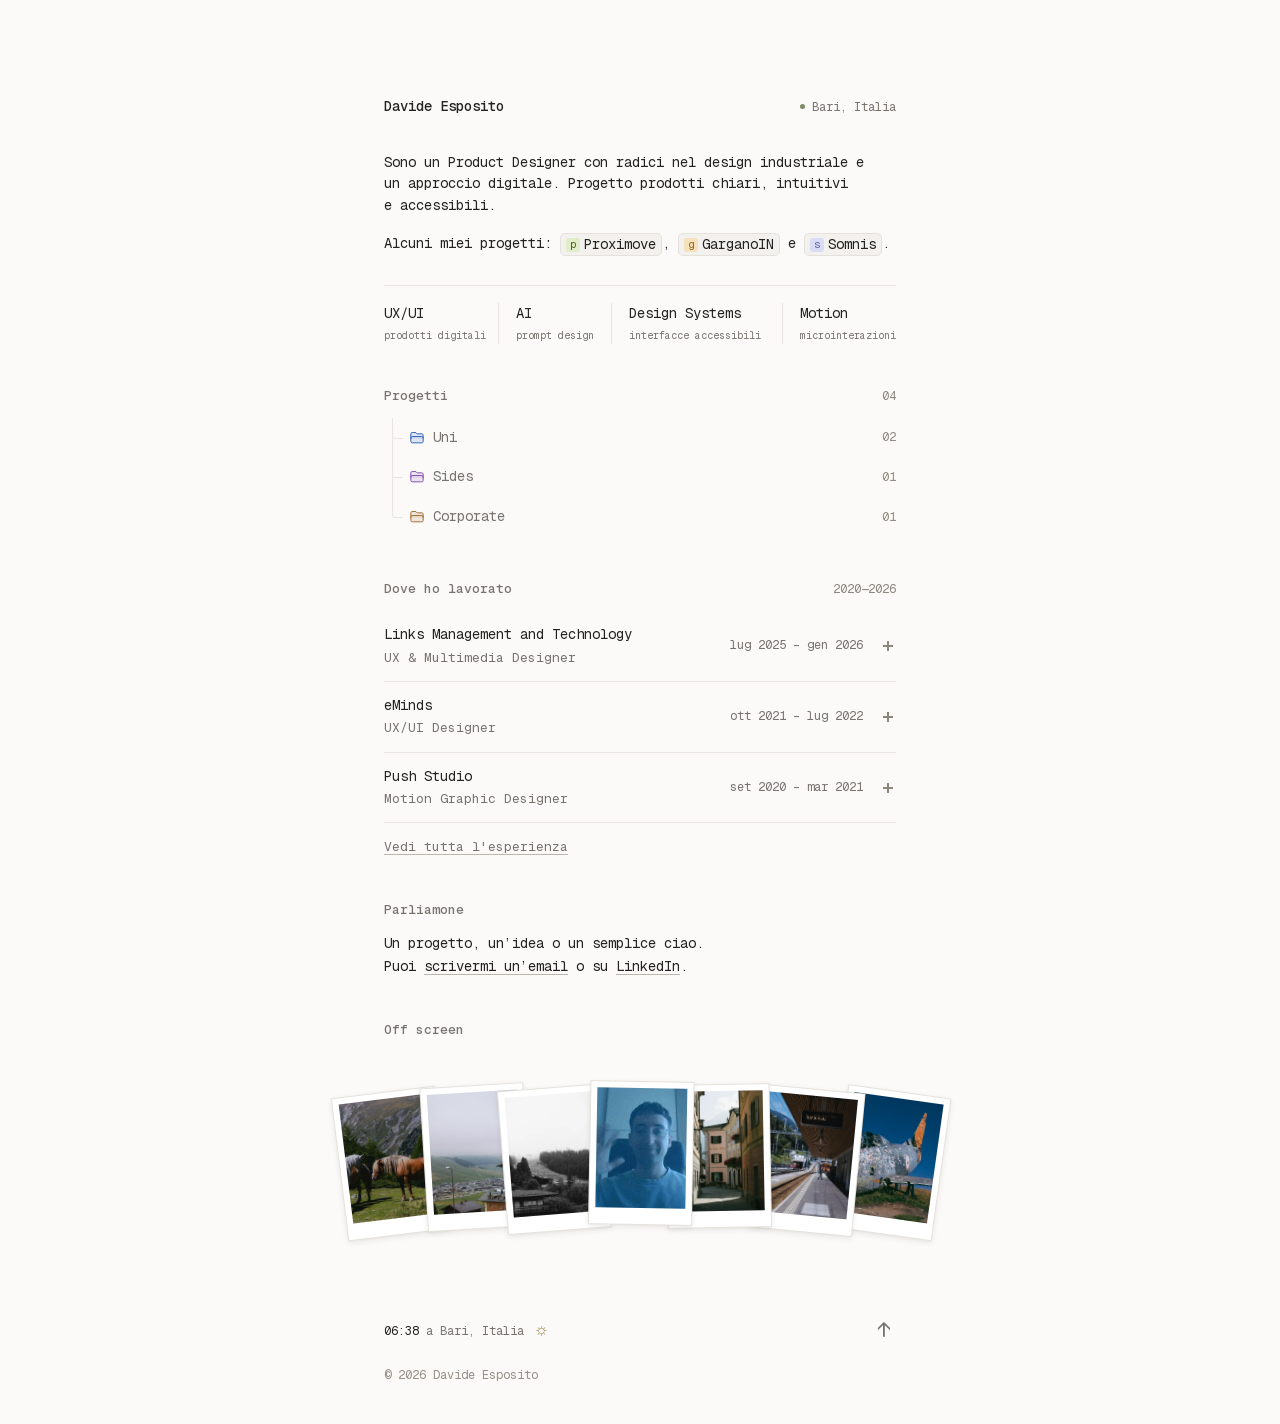
==== index.html @ 68f5bff0 "Use extensionless Proximove links on homepage" ====
<!doctype html>
<html lang="it">
<head>
  <meta charset="utf-8">
  <meta name="viewport" content="width=device-width, initial-scale=1">
  <meta name="description" content="Davide Esposito, Product Designer a Bari. Radici nel design industriale, un approccio digitale: UX, interfacce e motion design.">
  <meta name="theme-color" content="#fbfaf9">
  <title>Davide Esposito — Product Designer</title>
  <link rel="icon" href="assets/favicon.svg" type="image/svg+xml">
  <link rel="preload" href="assets/GeistMono-Latin.woff2" as="font" type="font/woff2" crossorigin>
  <link rel="preload" href="assets/thumbnails/proximove.webp" as="image" type="image/webp">
  <link rel="preload" href="assets/thumbnails/somnis.webp" as="image" type="image/webp">
  <link rel="preload" href="assets/thumbnails/garganoin.webp" as="image" type="image/webp">
  <link rel="preload" href="assets/thumbnails/lunabeigefm.webp" as="image" type="image/webp">
  <link rel="stylesheet" href="styles.css?v=accordion-4">
  <script src="script.js?v=accordion-4" defer></script>
</head>
<body>
  <a class="skip" href="#progetti">Vai ai progetti</a>
  <svg class="symbols" xmlns="http://www.w3.org/2000/svg" aria-hidden="true"><defs>
    <symbol id="arrow" viewBox="0 0 16 16"><path d="M4 12 12 4M4 4h8v8"/></symbol>
  </defs></svg>
  <main id="inizio" class="portfolio">
    <header class="intro">
      <div class="identity"><h1>Davide Esposito</h1><span class="location"><span class="dot"></span>Bari, Italia</span></div>
      <p>Sono un Product Designer con radici nel design industriale e un approccio digitale. Progetto prodotti chiari, intuitivi e accessibili.</p>
      <p>Alcuni miei progetti: <a class="chip" href="progetti/proximove" data-preview="assets/thumbnails/proximove.webp"><span class="chip-icon proximove">p</span>Proximove</a>, <a class="chip" href="https://espdav.notion.site/garganoin?source=copy_link" target="_blank" rel="noopener noreferrer" data-preview="assets/thumbnails/garganoin.webp"><span class="chip-icon gargano">g</span>GarganoIN</a> e <a class="chip" href="https://docs.google.com/presentation/d/15coe4PXOMdqPFskoL4SEWlLpk_lkNnsO_qS3sjXuTu8/preview#slide=id.ge5003a3550_0_2" target="_blank" rel="noopener noreferrer" data-preview="assets/thumbnails/somnis.webp"><span class="chip-icon somnis">s</span>Somnis</a>.</p>
      <div class="disciplines" aria-label="Aree di lavoro">
        <div><span>UX/UI</span><small>prodotti digitali</small></div>
        <div><span>AI</span><small>prompt design</small></div>
        <div><span>Design Systems</span><small>interfacce accessibili</small></div>
        <div><span>Motion</span><small>microinterazioni</small></div>
      </div>
    </header>

    <section id="progetti" aria-labelledby="project-heading">
      <div class="section-heading"><h2 id="project-heading">Progetti</h2><span class="aside">04</span></div>
      <div class="tree">
        <details class="folder blue">
          <summary><span class="v2-tree__icon" aria-hidden="true"><svg class="v2-tree__icon-closed" viewBox="0 0 24 24" aria-hidden="true"> <path d="M9.13202 3.75H4.75C3.64543 3.75 2.75 4.64543 2.75 5.75V17.25C2.75 18.3546 3.64543 19.25 4.75 19.25H19.25C20.3546 19.25 21.25 18.3546 21.25 17.25V7.75C21.25 6.64543 20.3546 5.75 19.25 5.75H12.8124C12.2915 5.75 11.7911 5.54674 11.4177 5.18345L10.5267 4.31655C10.1534 3.95326 9.65297 3.75 9.13202 3.75Z" stroke="currentColor" stroke-width="1.5" stroke-linecap="round" stroke-linejoin="round"></path> <path d="M2.75 12.75V11.75C2.75 10.6454 3.64543 9.75 4.75 9.75H19.25C20.3546 9.75 21.25 10.6454 21.25 11.75V12.75" stroke="currentColor" stroke-width="1.5" stroke-linecap="round" stroke-linejoin="round"></path> </svg><svg class="v2-tree__icon-open" viewBox="0 0 24 24" aria-hidden="true"> <path d="M4.75 3.75H8.92963C9.59834 3.75 10.2228 4.0842 10.5937 4.6406L11.7031 6.3047C11.8886 6.5829 12.2008 6.75 12.5352 6.75H18.25C19.3546 6.75 20.25 7.64543 20.25 8.75V10.75H20.6635C21.3311 10.75 21.8113 11.3917 21.6229 12.0322L19.9223 17.8143C19.6719 18.6655 18.8907 19.25 18.0035 19.25H4.32301C3.45426 19.25 2.75 18.5457 2.75 17.677V5.75C2.75 4.64543 3.64543 3.75 4.75 3.75Z" stroke="currentColor" stroke-width="1.5" stroke-linecap="round" stroke-linejoin="round"></path> <path d="M20.2493 10.75H9.49573C8.60851 10.75 7.82734 11.3345 7.577 12.1857L5.83136 18.1208C5.63446 18.7903 5.02007 19.25 4.32227 19.25" stroke="currentColor" stroke-width="1.5" stroke-linecap="round" stroke-linejoin="round"></path> </svg></span><span>Uni</span><span class="count">02</span></summary>
          <div class="children">
            <a class="project-row" href="progetti/proximove" data-preview="assets/thumbnails/proximove.webp"><span class="project-content"><span class="project-title">Proximove</span><span class="project-description">Sport e connessioni, a due passi da te.</span></span><span class="meta">Tesi</span></a>
            <a class="project-row" href="https://docs.google.com/presentation/d/15coe4PXOMdqPFskoL4SEWlLpk_lkNnsO_qS3sjXuTu8/preview#slide=id.ge5003a3550_0_2" target="_blank" rel="noopener noreferrer" data-preview="assets/thumbnails/somnis.webp"><span class="project-content"><span class="project-title">Somnis</span><span class="project-description">Abitudini migliori, un sonno alla volta.</span></span><span class="meta">App mobile</span></a>
          </div>
        </details>
        <details class="folder purple">
          <summary><span class="v2-tree__icon" aria-hidden="true"><svg class="v2-tree__icon-closed" viewBox="0 0 24 24" aria-hidden="true"> <path d="M9.13202 3.75H4.75C3.64543 3.75 2.75 4.64543 2.75 5.75V17.25C2.75 18.3546 3.64543 19.25 4.75 19.25H19.25C20.3546 19.25 21.25 18.3546 21.25 17.25V7.75C21.25 6.64543 20.3546 5.75 19.25 5.75H12.8124C12.2915 5.75 11.7911 5.54674 11.4177 5.18345L10.5267 4.31655C10.1534 3.95326 9.65297 3.75 9.13202 3.75Z" stroke="currentColor" stroke-width="1.5" stroke-linecap="round" stroke-linejoin="round"></path> <path d="M2.75 12.75V11.75C2.75 10.6454 3.64543 9.75 4.75 9.75H19.25C20.3546 9.75 21.25 10.6454 21.25 11.75V12.75" stroke="currentColor" stroke-width="1.5" stroke-linecap="round" stroke-linejoin="round"></path> </svg><svg class="v2-tree__icon-open" viewBox="0 0 24 24" aria-hidden="true"> <path d="M4.75 3.75H8.92963C9.59834 3.75 10.2228 4.0842 10.5937 4.6406L11.7031 6.3047C11.8886 6.5829 12.2008 6.75 12.5352 6.75H18.25C19.3546 6.75 20.25 7.64543 20.25 8.75V10.75H20.6635C21.3311 10.75 21.8113 11.3917 21.6229 12.0322L19.9223 17.8143C19.6719 18.6655 18.8907 19.25 18.0035 19.25H4.32301C3.45426 19.25 2.75 18.5457 2.75 17.677V5.75C2.75 4.64543 3.64543 3.75 4.75 3.75Z" stroke="currentColor" stroke-width="1.5" stroke-linecap="round" stroke-linejoin="round"></path> <path d="M20.2493 10.75H9.49573C8.60851 10.75 7.82734 11.3345 7.577 12.1857L5.83136 18.1208C5.63446 18.7903 5.02007 19.25 4.32227 19.25" stroke="currentColor" stroke-width="1.5" stroke-linecap="round" stroke-linejoin="round"></path> </svg></span><span>Sides</span><span class="count">01</span></summary>
          <div class="children"><a class="project-row" href="https://lunabeigefm.pages.dev/" target="_blank" rel="noopener noreferrer" data-preview="assets/thumbnails/lunabeigefm.webp"><span class="project-content"><span class="project-title">Lunabeige FM <span class="tag" style="--tag-color:#b45309" aria-label="New"><span class="tag__sweep" aria-hidden="true"></span><span class="tag__label">New</span></span></span><span class="project-description">Musica nonstop per creativi a lavoro.</span></span><span class="meta">Web radio</span></a></div>
        </details>
        <details class="folder ochre">
          <summary><span class="v2-tree__icon" aria-hidden="true"><svg class="v2-tree__icon-closed" viewBox="0 0 24 24" aria-hidden="true"> <path d="M9.13202 3.75H4.75C3.64543 3.75 2.75 4.64543 2.75 5.75V17.25C2.75 18.3546 3.64543 19.25 4.75 19.25H19.25C20.3546 19.25 21.25 18.3546 21.25 17.25V7.75C21.25 6.64543 20.3546 5.75 19.25 5.75H12.8124C12.2915 5.75 11.7911 5.54674 11.4177 5.18345L10.5267 4.31655C10.1534 3.95326 9.65297 3.75 9.13202 3.75Z" stroke="currentColor" stroke-width="1.5" stroke-linecap="round" stroke-linejoin="round"></path> <path d="M2.75 12.75V11.75C2.75 10.6454 3.64543 9.75 4.75 9.75H19.25C20.3546 9.75 21.25 10.6454 21.25 11.75V12.75" stroke="currentColor" stroke-width="1.5" stroke-linecap="round" stroke-linejoin="round"></path> </svg><svg class="v2-tree__icon-open" viewBox="0 0 24 24" aria-hidden="true"> <path d="M4.75 3.75H8.92963C9.59834 3.75 10.2228 4.0842 10.5937 4.6406L11.7031 6.3047C11.8886 6.5829 12.2008 6.75 12.5352 6.75H18.25C19.3546 6.75 20.25 7.64543 20.25 8.75V10.75H20.6635C21.3311 10.75 21.8113 11.3917 21.6229 12.0322L19.9223 17.8143C19.6719 18.6655 18.8907 19.25 18.0035 19.25H4.32301C3.45426 19.25 2.75 18.5457 2.75 17.677V5.75C2.75 4.64543 3.64543 3.75 4.75 3.75Z" stroke="currentColor" stroke-width="1.5" stroke-linecap="round" stroke-linejoin="round"></path> <path d="M20.2493 10.75H9.49573C8.60851 10.75 7.82734 11.3345 7.577 12.1857L5.83136 18.1208C5.63446 18.7903 5.02007 19.25 4.32227 19.25" stroke="currentColor" stroke-width="1.5" stroke-linecap="round" stroke-linejoin="round"></path> </svg></span><span>Corporate</span><span class="count">01</span></summary>
          <div class="children"><a class="project-row" href="https://espdav.notion.site/garganoin?source=copy_link" target="_blank" rel="noopener noreferrer" data-preview="assets/thumbnails/garganoin.webp"><span class="project-content"><span class="project-title">GarganoIN</span><span class="project-description">Alloggi, tour ed esperienze nel Gargano.</span></span><span class="meta">Travel</span></a></div>
        </details>
        
      </div>
    </section>

    <section aria-labelledby="experience-heading">
      <div class="section-heading"><h2 id="experience-heading">Dove ho lavorato</h2><span class="aside">2020—2026</span></div>
      <div class="experience-list">
        <details class="experience">
          <summary><span><span class="company">Links Management and Technology</span><span class="role">UX & Multimedia Designer</span></span><span class="period">lug 2025 – gen 2026 <span class="plus" aria-hidden="true"><svg viewBox="0 0 16 16" focusable="false"><path d="M3 8L13 8M8 3L8 13"/></svg></span></span></summary>
          <div class="experience-body"><p>Ho supportato il team UX nella progettazione di design system e interfacce per Pubblica Amministrazione, Finanza, Banking ed Energia.</p><p>Flussi utente, componenti e prototipi per piattaforme welfare, prestiti e gestione dei mutui. Ho inoltre contribuito alla ricerca per il sito corporate e alle attività di grafica e motion design.</p></div>
        </details>
        <details class="experience">
          <summary><span><span class="company">eMinds</span><span class="role">UX/UI Designer</span></span><span class="period">ott 2021 – lug 2022 <span class="plus" aria-hidden="true"><svg viewBox="0 0 16 16" focusable="false"><path d="M3 8L13 8M8 3L8 13"/></svg></span></span></summary>
          <div class="experience-body"><p>Ho riprogettato e prototipato un itinerary builder per la creazione di tour personalizzati, lavorando su flussi utente e mockup responsivi insieme a CEO e PM.</p><p>Ho contribuito all’ideazione di un assistente email basato su AI e NLP per semplificare le richieste e le prenotazioni di viaggi aziendali.</p></div>
        </details>
        <details class="experience">
          <summary><span><span class="company">Push Studio</span><span class="role">Motion Graphic Designer</span></span><span class="period">set 2020 – mar 2021 <span class="plus" aria-hidden="true"><svg viewBox="0 0 16 16" focusable="false"><path d="M3 8L13 8M8 3L8 13"/></svg></span></span></summary>
          <div class="experience-body"><p>Ho realizzato 11 video e 20 motion graphics per campagne pubblicitarie web di 21 aziende e attività commerciali.</p></div>
        </details>
      </div>
      <a class="text-link experience-link" href="https://www.linkedin.com/in/espdav/" target="_blank" rel="noopener noreferrer">Vedi tutta l'esperienza</a>
    </section>


    <section class="connect" aria-labelledby="connect-heading">
      <h2 id="connect-heading">Parliamone</h2>
      <p>Un progetto, un’idea o un semplice ciao.<br>Puoi <a class="text-link" href="mailto:espdavv@gmail.com">scrivermi un’email</a> o su <a class="text-link" href="https://www.linkedin.com/in/espdav/" target="_blank" rel="noopener noreferrer">LinkedIn</a>.</p>
      <button class="copy-email" type="button" hidden data-email="espdavv@gmail.com"> </button>
      <span class="sr-only" id="copy-status" role="status"></span>
    </section>

    <section class="offscreen" aria-labelledby="offscreen-heading">
      <h2 id="offscreen-heading">Off screen</h2>
      <div class="shelf">
        <a draggable="false" class="paper paper-photo" data-full-src="assets/postcards/DSC_0083-large.webp" href="assets/DSC_0083.png" aria-label="Apri foto: Cavalli al pascolo in montagna"><span class="paper-art"><img draggable="false" src="assets/postcards/DSC_0083.webp" width="600" height="600" alt="Cavalli al pascolo in montagna" loading="lazy" decoding="async"></span><span class="photo-label" aria-hidden="true">Cavalli al pascolo in montagna</span></a>
        <a draggable="false" class="paper paper-photo" data-full-src="assets/postcards/DSC_0234-large.webp" href="assets/DSC_0234.png" aria-label="Apri foto: Una valle tra le nuvole"><span class="paper-art"><img draggable="false" src="assets/postcards/DSC_0234.webp" width="600" height="600" alt="Una valle tra le nuvole" loading="lazy" decoding="async"></span><span class="photo-label" aria-hidden="true">Una valle tra le nuvole</span></a>
        <a draggable="false" class="paper paper-photo" data-full-src="assets/postcards/DSC_0235-large.webp" href="assets/DSC_0235.png" aria-label="Apri foto: Il bosco in bianco e nero"><span class="paper-art"><img draggable="false" src="assets/postcards/DSC_0235.webp" width="600" height="600" alt="Il bosco in bianco e nero" loading="lazy" decoding="async"></span><span class="photo-label" aria-hidden="true">Il bosco in bianco e nero</span></a>
        <button class="paper paper-motion" type="button" id="motion-open" aria-label="Apri animazione: Eccomi!" hidden><span class="paper-art motion-art"><img draggable="false" src="assets/motion.gif" width="426" height="240" alt="Animazione presente nel portfolio originale" loading="lazy"></span><span class="photo-label" aria-hidden="true">Eccomi!</span></button>
        <a draggable="false" class="paper paper-photo" data-full-src="assets/postcards/DSC_0304-2-large.webp" href="assets/DSC_0304-2.png" aria-label="Apri foto: Tra le vie di un borgo"><span class="paper-art"><img draggable="false" src="assets/postcards/DSC_0304-2.webp" width="600" height="600" alt="Tra le vie di un borgo" loading="lazy" decoding="async"></span><span class="photo-label" aria-hidden="true">Tra le vie di un borgo</span></a>
        <a draggable="false" class="paper paper-photo" data-full-src="assets/postcards/DSC_0306-large.webp" href="assets/DSC_0306.png" aria-label="Apri foto: In partenza da St. Moritz"><span class="paper-art"><img draggable="false" src="assets/postcards/DSC_0306.webp" width="600" height="600" alt="In partenza da St. Moritz" loading="lazy" decoding="async"></span><span class="photo-label" aria-hidden="true">In partenza da St. Moritz</span></a>
        <a draggable="false" class="paper paper-photo" data-full-src="assets/postcards/DSC_0374-large.webp" href="assets/DSC_0374.png" aria-label="Apri foto: Un aereo sotto il cielo blu"><span class="paper-art"><img draggable="false" src="assets/postcards/DSC_0374.webp" width="600" height="600" alt="Un aereo sotto il cielo blu" loading="lazy" decoding="async"></span><span class="photo-label" aria-hidden="true">Un aereo sotto il cielo blu</span></a>
      </div>
    </section>
    <footer><span><time id="local-time">—:—</time> a Bari, Italia <span class="footer-sun" aria-hidden="true">☼</span></span><a href="#inizio" aria-label="Torna all’inizio">↑</a><span class="copyright">© <span id="year">2026</span> Davide Esposito</span></footer>
  </main>
  <dialog id="motion-dialog" aria-labelledby="motion-title">
    <div class="dialog-top"><h2 id="motion-title">Eccomi!</h2><button type="button" id="motion-close" aria-label="Chiudi immagine"><img src="assets/close_25dp_FFF_FILL0_wght400_GRAD0_opsz24.svg" width="24" height="24" alt="" draggable="false"></button></div>
    <div class="gallery-stage">
      <img draggable="false" id="gallery-image" src="assets/motion.gif" width="426" height="240" alt="Animazione dal portfolio di Davide Esposito">
    </div>
    <div class="gallery-controls">
      <button class="gallery-nav gallery-prev" type="button" aria-label="Immagine precedente" aria-controls="gallery-image"><svg viewBox="0 0 24 24" aria-hidden="true"><path d="m14 6-6 6 6 6"/></svg></button>
      <span class="gallery-position" role="status" aria-live="polite" aria-atomic="true">4 / 7</span>
      <button class="gallery-nav gallery-next" type="button" aria-label="Immagine successiva" aria-controls="gallery-image"><svg viewBox="0 0 24 24" aria-hidden="true"><path d="m10 6 6 6-6 6"/></svg></button>
    </div>
  </dialog>
</body>
</html>
---- styles.css ----
@font-face{font-family:GeistMono;src:url('assets/GeistMono-Latin.woff2') format('woff2');font-style:normal;font-weight:100 900;font-display:swap}
body{overflow-x:clip}
:root{--paper:#fbfaf9;--ink:#242321;--muted:#77746e;--line:#e9e6e1;--blue:#3568bd;--ease:cubic-bezier(.16,1,.3,1);font-family:GeistMono,ui-monospace,monospace;color:var(--ink);background:var(--paper);font-synthesis:none;scroll-behavior:smooth}
*{box-sizing:border-box}body{margin:0;font-size:14px;line-height:1.55;-webkit-font-smoothing:antialiased}::selection{background:#e4eacd}a{color:inherit;text-decoration:none}button{font:inherit;color:inherit}button,a,summary{-webkit-tap-highlight-color:transparent}button{cursor:pointer}a:focus-visible,button:focus-visible,summary:focus-visible{outline:2px solid var(--blue);outline-offset:5px;border-radius:3px}h1,h2,p{margin:0}h1{font-size:14px;font-weight:500}h2{font-size:13px;font-weight:500;color:var(--muted)}svg{width:16px;height:16px;fill:none;stroke:currentColor;stroke-width:1.25;stroke-linecap:round;stroke-linejoin:round}.symbols{position:absolute;width:0;height:0;overflow:hidden}.portfolio{max-width:560px;padding:96px 24px 40px;margin:0 auto}.portfolio>section{margin-top:42px;scroll-margin-top:32px}.intro,.portfolio>section,footer{animation:arrive .6s var(--ease) backwards}.portfolio>section:nth-of-type(1){animation-delay:70ms}.portfolio>section:nth-of-type(2){animation-delay:130ms}.portfolio>section:nth-of-type(3){animation-delay:190ms}.portfolio>section:nth-of-type(4){animation-delay:250ms}.identity{display:flex;align-items:center;justify-content:space-between;gap:16px;margin-bottom:34px}.location{font-size:12px;color:var(--muted);display:flex;gap:7px;align-items:center}.dot{height:5px;width:5px;border-radius:50%;background:#7c8d62}.intro p{margin-bottom:16px;text-wrap:pretty}.chip{display:inline-flex;align-items:center;gap:4px;background:#f3f1ed;border:1px solid #e5e2dc;border-radius:5px;padding:1px 5px;line-height:1.4;white-space:nowrap;transition:border-color .2s,transform .2s}.chip:hover{border-color:#aaa69e;transform:translateY(-1px)}.chip-icon{height:14px;width:14px;border-radius:3px;font-size:11px;display:inline-grid;place-items:center;line-height:1}.proximove{background:#e1ecc8;color:#4e671b}.gargano{background:#f6e1bd;color:#9c651b}.somnis{background:#dadcf6;color:#6566a1}.disciplines{display:grid;grid-template-columns:1fr 1fr 1.5fr 1fr;border-top:1px solid var(--line);padding-top:17px;margin-top:29px}.disciplines>div{padding-left:17px;border-left:1px solid var(--line)}.disciplines>div:first-child{padding-left:0;border:0}.disciplines span{font-size:14px}.disciplines small{display:block;color:var(--muted);font-size:10px;margin-top:3px}.section-heading{display:flex;align-items:baseline;justify-content:space-between;margin-bottom:12px}.aside{font-size:12px;color:#8b877f}.tree{padding-left:25px}.folder{position:relative;--accent:var(--blue);--guide:#dfe6ed}.folder.ochre{--accent:#a57138;--guide:#e9e0d5}.folder:before,.folder:not(:last-child):after{content:'';position:absolute;left:-17px;border-left:1px solid var(--line)}.folder:before{top:0;height:20px;width:10px;border-bottom:1px solid var(--line);border-bottom-left-radius:3px}.folder:not(:last-child):after{top:20px;bottom:0}summary{list-style:none;cursor:pointer}summary::-webkit-details-marker{display:none}.folder>summary{display:flex;align-items:center;gap:8px;padding:9px 0;color:var(--muted);transition:color .2s}.folder:is([data-expanded="true"],[open]:not([data-expanded="false"]))>summary,.folder>summary:hover{color:var(--accent)}.count{font-size:12px;color:#908b82;margin-left:auto}.children{padding:0 0 9px 25px}.project-row{position:relative;display:flex;align-items:flex-start;justify-content:space-between;gap:10px;padding:8px 0;transition:opacity .2s}.project-row:before,.project-row:not(:last-child):after{position:absolute;content:'';left:-17px;border-left:1px solid var(--guide)}.project-row:before{height:19px;top:0;width:10px;border-bottom:1px solid var(--guide);border-bottom-left-radius:3px}.project-row:not(:last-child):after{top:19px;bottom:0}.project-content{min-width:0}.project-title{display:flex;align-items:center;gap:6px;transition:color .2s}.project-description{display:block;color:var(--muted);font-size:11px;margin-top:3px;line-height:1.5}.meta{color:var(--muted);font-size:10px;white-space:nowrap;padding-top:3px}.meta:before{content:'// ';color:#a59f94}.project-row:hover .project-title{color:var(--accent);transform:translateX(3px)}.experience-list{margin-top:5px}.experience{border-bottom:1px solid var(--line)}.experience summary{display:flex;align-items:center;justify-content:space-between;gap:18px;padding:13px 0}.company{display:block;font-size:14px}.role{display:block;color:var(--muted);font-size:13px;margin-top:2px}.period{font-size:12px;white-space:nowrap;color:var(--muted)}.plus{display:inline-block;width:16px;height:16px;margin-left:10px;line-height:0;vertical-align:middle;color:#8b877f}.plus svg{display:block;width:16px;height:16px;stroke-width:2;stroke-linecap:butt;stroke-linejoin:miter}.experience summary:hover .company{color:var(--blue)}.experience-body{padding:1px 20px 14px 0;font-size:14px;color:#615d57}.experience-body p{margin:0 0 10px}.text-link{text-decoration:underline;text-decoration-color:#bbb6ac;text-underline-offset:3px;text-decoration-thickness:1px;transition:color .2s}.text-link:hover{color:var(--blue);text-decoration-color:var(--blue)}.experience-link{display:inline-block;margin-top:14px;font-size:13px;color:var(--muted)}.certification{margin-top:15px;font-size:12px}.certification small{display:block;color:var(--muted);font-size:10px;margin-top:3px}.muted{color:var(--muted)}.connect p{margin-top:12px;line-height:1.65}.copy-email{display:inline-flex;align-items:center;gap:6px;padding:0;border:0;background:none;font-size:10px;color:var(--muted);margin-top:13px}.copy-email:hover{color:var(--ink)}.copy-email svg{width:12px;height:12px}.copy-email[hidden],.paper[hidden]{display:none}.offscreen>p{font-size:11px;margin-top:8px}.shelf{display:flex;justify-content:center;padding:28px 8px 7px;gap:0}.paper{position:relative;display:block;width:154px;flex:0 1 154px;padding:6px 6px 8px;border:1px solid #e5e2dc;background:#fff;box-shadow:0 2px 6px #28201813,0 1px 2px #2820180a;transform:rotate(var(--rotate));transition:transform .35s var(--ease),box-shadow .35s var(--ease);text-align:left}.paper+.paper{margin-left:-12px}.paper-motion{--rotate:9deg;z-index:1}.paper:hover,.paper:focus-visible{transform:translateY(-10px) rotate(0);box-shadow:0 8px 20px #2820181a;z-index:4}.paper-art{display:block;position:relative;width:100%;height:140px;overflow:hidden}.paper-caption{display:block;text-align:center;font-size:9px;margin-top:8px;color:#706a60;white-space:nowrap}.motion-art{background:#efeaf1}.motion-art img{width:100%;height:100%;object-fit:cover}footer{margin-top:51px;color:var(--muted);font-size:12px;display:flex;justify-content:space-between;flex-wrap:wrap;gap:14px;align-items:center}footer time{color:var(--ink);font-variant-numeric:tabular-nums}footer>a{padding:6px;font-size:22px}.footer-sun{color:#aa915c;margin-left:5px;font-size:18px}.copyright{width:100%;font-size:12px;color:#969087}dialog{width:min(520px,calc(100% - 32px));padding:18px;border:1px solid var(--line);background:var(--paper);border-radius:6px;box-shadow:0 20px 80px #0002}dialog::backdrop{background:#24232166;backdrop-filter:blur(5px)}.dialog-top{display:flex;justify-content:space-between;align-items:center;margin-bottom:14px}.dialog-top button{border:0;background:none;font-size:25px;line-height:1;padding:6px}dialog img{display:block;width:100%;height:auto;border-radius:3px}.skip{position:fixed;top:12px;left:12px;padding:10px;background:var(--paper);z-index:10;transform:translateY(-200%)}.skip:focus{transform:translateY(0)}.sr-only{position:absolute;width:1px;height:1px;padding:0;margin:-1px;overflow:hidden;clip:rect(0,0,0,0);white-space:nowrap;border:0}
@keyframes arrive{from{opacity:0;transform:translateY(6px)}to{opacity:1;transform:none}}

@media(max-width:540px){.portfolio{padding-top:48px}.identity{margin-bottom:28px}.disciplines>div{padding-left:11px}.disciplines span{font-size:12px}.disciplines small{font-size:9px}.meta{display:none}.experience summary{gap:10px}.company{font-size:12px}.period{font-size:9px}.plus{margin-left:4px}.paper-art{height:125px}.paper-caption{font-size:8px}.portfolio>section{margin-top:35px}}
@media(max-width:360px){.portfolio{padding-inline:20px}.location{font-size:9px}.identity{gap:8px}.disciplines{grid-template-columns:1fr 1.25fr 1fr}.disciplines>div{padding-left:8px}.disciplines span{font-size:11px}.disciplines small{font-size:8px}.period{font-size:8px}.paper-art{height:112px}.paper-caption{font-size:7px}}
@media(prefers-reduced-motion:reduce){:root{scroll-behavior:auto}*,*::before,*::after{animation:none!important;transition:none!important}.paper:hover{transform:rotate(0)}}

/* Folder shapes and transition timings from the saved Daniel White reference. */
.folder.purple{--accent:#8654b5;--guide:#e6dced}
.v2-tree__icon{position:relative;flex:none;width:16px;height:16px;color:var(--accent)}
.v2-tree__icon svg{position:absolute;inset:0;width:100%;height:100%;fill:currentColor;fill-opacity:.14;transition:fill-opacity .24s cubic-bezier(.23,1,.32,1)}
.folder:is([data-expanded="true"],[open]:not([data-expanded="false"])) .v2-tree__icon svg,.folder>summary:hover .v2-tree__icon svg{fill-opacity:.24}
.v2-tree__icon-open,.folder:is([data-expanded="true"],[open]:not([data-expanded="false"])) .v2-tree__icon-closed{opacity:0}
.folder:is([data-expanded="true"],[open]:not([data-expanded="false"])) .v2-tree__icon-open{opacity:1;transform:none}
/* Height is animated in JavaScript; native details remain usable without it. */
.experience.is-animating{overflow:hidden}
/* Keep the outer tree connectors visible while clipping sliding content vertically. */
.folder.is-animating{clip-path:inset(0 -25px)}

/* A shallow, slightly irregular fan extending beyond the text column. */
.shelf{width:calc(100% + 112px);margin-left:-56px;padding:42px 0 28px}
.shelf .paper{will-change:transform;flex:0 0 104px;width:104px;padding:6px 6px 16px;transform:translateY(var(--lift)) rotate(var(--rotate));transform-origin:bottom center;z-index:var(--layer)}
.shelf .paper:nth-child(1){--rotate:-7deg;--lift:8px;--layer:1}
.shelf .paper:nth-child(2){--rotate:-3.5deg;--lift:2px;--layer:2}
.shelf .paper:nth-child(3){--rotate:-4.5deg;--lift:4px;--layer:3}
.shelf .paper:nth-child(4){--rotate:1deg;--lift:-2px;--layer:4}
.shelf .paper:nth-child(5){--rotate:-1deg;--lift:1px;--layer:3}
.shelf .paper:nth-child(6){--rotate:5.5deg;--lift:5px;--layer:2}
.shelf .paper:nth-child(7){--rotate:8deg;--lift:7px;--layer:1}
.shelf .paper+.paper{margin-left:-24px}
.shelf .paper-art{height:120px;background:#edeae5}
.shelf .paper-art img{display:block;width:100%;height:100%;object-fit:cover}
.shelf .paper:focus-visible{z-index:20}
.shelf .paper:hover{transform:translateY(-14px) rotate(0);z-index:30}
.photo-label{position:absolute;bottom:calc(100% + 10px);left:50%;transform:translate(-50%,4px);padding:5px 8px;border:1px solid var(--line);border-radius:6px;background:var(--paper);box-shadow:0 2px 6px #28201813;font-size:10px;white-space:nowrap;opacity:0;pointer-events:none;transition:opacity .2s,transform .25s var(--ease)}
.paper:hover .photo-label,.paper:focus-visible .photo-label{opacity:1;transform:translate(-50%,0)}
.typewriter-word{white-space:nowrap}
.paper:is(:hover,:focus-visible) .typewriter-char,dialog[open] .typewriter-char{animation:type-character 1ms steps(1,end) calc(var(--char-index) * 28ms) both}
@keyframes type-character{from{visibility:hidden}to{visibility:visible}}
#motion-dialog{max-height:calc(100svh - 32px);overflow:auto}
#motion-dialog .dialog-top{gap:16px;align-items:flex-start}
#motion-dialog .dialog-top h2{padding-top:6px;line-height:1.5}
/* The SVG has 5px of internal whitespace on the right: compensate optically. */
#motion-close{flex:none;display:grid;place-items:center;padding:6px 0;margin-right:-5px}
#motion-close img{width:24px;height:24px;filter:brightness(0);border-radius:0;pointer-events:none;user-select:none;-webkit-user-drag:none}
.gallery-stage{position:relative;height:min(62svh,560px);overflow:hidden;border-radius:3px;background:#f2f0ec}
.gallery-stage>img{display:block;width:100%;height:100%;object-fit:contain}
.gallery-stage>.gallery-outgoing{position:absolute;inset:0;pointer-events:none}
.gallery-controls{display:grid;grid-template-columns:40px 1fr 40px;align-items:center;padding:8px 8px 0;gap:12px;user-select:none;-webkit-user-select:none}
.gallery-nav{display:grid;place-items:center;width:40px;height:36px;padding:0;border:0;background:transparent;color:var(--muted);transition:color .2s,transform .2s var(--ease)}
.gallery-nav svg{width:16px;height:16px;stroke-width:1.5}
.gallery-nav:hover{color:var(--ink)}
.gallery-prev:hover{transform:translateX(-2px)}
.gallery-next:hover{transform:translateX(2px)}
.gallery-nav:active{transform:scale(.9)}
.gallery-nav:focus-visible{outline-offset:1px;border-radius:3px}
.gallery-position{text-align:center;color:var(--muted);font-size:11px;font-variant-numeric:tabular-nums}
.paper,.paper *,.gallery-stage,.gallery-stage *,.folder>summary,.folder>summary *{-webkit-user-select:none;user-select:none}
.paper,.paper img,.gallery-stage img{-webkit-user-drag:none}
.paper img,.gallery-stage img{pointer-events:none}
.project-title:has(.tag){gap:0}
.experience summary>span:first-child{min-width:0}
.experience .period{flex:none}
@media(max-width:700px){
  .shelf{width:calc(100% + 32px);margin-left:-16px}
  .shelf .paper{flex-basis:96px;width:96px}
  .shelf .paper+.paper{margin-left:-31px}
  .paper:first-child .photo-label{left:0;transform:translateY(4px)}
  .paper:first-child:hover .photo-label,.paper:first-child:focus-visible .photo-label{transform:translateY(0)}
  .paper:last-child .photo-label{left:auto;right:6px;transform:translateY(4px)}
  .paper:last-child:hover .photo-label,.paper:last-child:focus-visible .photo-label{transform:translateY(0)}
}
@media(max-width:540px){
  .shelf .paper{flex-basis:78px;width:78px;padding:5px 5px 12px}
  .shelf .paper+.paper{margin-left:-35px}
  .shelf .paper-art{height:90px}
  .photo-label{max-width:155px;white-space:normal;text-align:center;line-height:1.3}
  .paper:first-child .photo-label{left:0;transform:translateY(4px)}
  .paper:first-child:hover .photo-label,.paper:first-child:focus-visible .photo-label{transform:translateY(0)}
  .paper:last-child .photo-label{left:auto;right:6px;transform:translateY(4px)}
  .paper:last-child:hover .photo-label,.paper:last-child:focus-visible .photo-label{transform:translateY(0)}
}
@media(max-width:400px){.shelf .paper+.paper{margin-left:-38px}}
@media(max-width:360px){
  .shelf .paper{flex-basis:72px;width:72px}
  .shelf .paper+.paper{margin-left:-37px}
  .shelf .paper-art{height:80px}
}
@media(prefers-reduced-motion:reduce){.shelf .paper:hover,.shelf .paper:focus-visible{transform:rotate(0)}}

/* Original New badge from the saved Daniel White reference. */
.tag{--tag-radius: .3em;position:relative;display:inline-flex;align-items:center;margin-left:.5rem;padding:.08em .4em .1em;color:var(--tag-color);font-size:.765625rem;font-weight:560;letter-spacing:.01em;vertical-align:middle;border-radius:var(--tag-radius);background:transparent}.tag__sweep{position:absolute;inset:0;background:color-mix(in srgb,var(--tag-color) 16%,transparent);border-radius:inherit;transform:scaleX(0);transform-origin:left center;animation:tagSweep .42s cubic-bezier(.16,1,.3,1) .6s forwards}@keyframes tagSweep{to{transform:scaleX(1)}}.tag__label{position:relative;z-index:1;opacity:0;animation:tagLabel .3s ease-out .7s forwards}@keyframes tagLabel{to{opacity:1}}.tag__dot{position:relative;z-index:1;width:.4em;height:.4em;margin-right:.32em;border-radius:50%;background:currentColor;opacity:0;animation:tagLabel .3s ease-out .7s forwards,tagPulse 1.8s ease-out 1.1s infinite}@keyframes tagPulse{0%{box-shadow:0 0 color-mix(in srgb,var(--tag-color) 45%,transparent)}70%{box-shadow:0 0 0 .35em color-mix(in srgb,var(--tag-color) 0%,transparent)}to{box-shadow:0 0 color-mix(in srgb,var(--tag-color) 0%,transparent)}}@media(prefers-reduced-motion:reduce){.tag__sweep{animation:none;transform:scaleX(1)}.tag__label,.tag__dot{animation:none;opacity:1}}
/* Project page — existing type, spacing, borders and breakpoints; only the requested accent is new. */
.project-page{--project-accent:#ff3737;--accent:var(--ink);--guide:var(--line);--muted:#615d57}
.project-page .identity{flex-wrap:wrap}
.project-page .section-heading{gap:12px}
.project-page .project-heading{color:var(--project-accent)}
.project-page .aside,.project-page .copyright,.project-page .meta:before{color:var(--muted)}
.project-page .project-copy p{margin-bottom:16px;text-wrap:pretty}
.project-page .project-highlight{border-left:2px solid var(--project-accent);padding-left:17px}
.project-page .project-sheet{grid-template-columns:1fr;gap:17px;border-top:0;padding-top:0}
.project-page .project-sheet>div{min-width:0;padding-left:0;border-left:0}
.project-page .project-sheet h3{font-size:14px;font-weight:500;line-height:inherit;margin:0 0 12px}
.project-page .project-sheet p{margin-bottom:16px;text-wrap:pretty}
.project-page .project-sheet p:last-child{margin-bottom:0}
.project-page .project-resources{grid-column:1 / -1;border-top:1px solid var(--line);padding-top:17px}
.project-page .project-embed{display:block;width:100%;height:auto;aspect-ratio:16 / 9;border:1px solid var(--line);border-radius:6px;background:var(--paper)}
.project-page .project-image{display:block;width:100%;height:auto;border-radius:3px}
.project-page .project-resource{margin-top:14px;font-size:13px}
.project-page .project-findings{display:grid;grid-template-columns:1fr;gap:17px;list-style:none;padding:0;margin:29px 0}
.project-page .project-findings li{min-width:0}
.project-page .project-finding-number{display:block;font-size:25px;line-height:1.4;color:var(--project-accent);margin-bottom:8px}
.project-page .project-findings p{font-size:13px;color:var(--muted)}
.project-page .project-solution{display:grid;grid-template-columns:1fr;gap:18px;align-items:center}
.project-page .project-actions{display:grid;grid-template-columns:minmax(0,1fr) minmax(0,1fr);gap:8px}
.project-page .project-actions .chip{justify-content:center;text-align:center;white-space:normal;padding:8px 12px;font-size:13px}
.project-page .project-back{margin-top:42px}
@media(max-width:540px){.project-page .project-back{margin-top:35px}}
@media(min-width:541px){
  .project-page .project-sheet{grid-template-columns:1fr 1fr;column-gap:0}
  .project-page .project-sheet>div:first-child{padding-right:17px}
  .project-page .project-sheet>div:nth-child(2){position:relative;padding-left:17px}
  .project-page .project-sheet>div:nth-child(2)::before{content:"";position:absolute;left:-.5px;top:0;bottom:0;width:1px;background:var(--line)}
  .project-page .project-findings{grid-template-columns:1fr 1fr 1fr}
  .project-page .project-solution{grid-template-columns:1fr 1.5fr}
}

/* Shared motion — slower settling, with the existing ease and reduced-motion opt-out. */
@media(prefers-reduced-motion:no-preference){
  .chip{transition:border-color .35s var(--ease),transform .5s var(--ease)}
  .folder>summary,.text-link{transition:color .35s var(--ease),text-decoration-color .35s var(--ease)}
  .project-title{transition:transform .5s var(--ease),color .35s var(--ease)}
  .v2-tree__icon svg{transition:fill-opacity .35s var(--ease)}
  .gallery-nav{transition:color .35s var(--ease),transform .35s var(--ease)}
}
@media(max-width:700px) and (pointer:coarse){.gallery-stage{touch-action:pan-y pinch-zoom}}

/* Homepage project previews. Actual available space is measured against .portfolio. */
.project-preview{position:fixed;top:0;left:0;width:240px;aspect-ratio:8 / 5;z-index:10;pointer-events:none;opacity:0;transform:translateY(var(--preview-entry,16px));transition:opacity .5s var(--ease),transform .6s var(--ease),top .6s var(--ease);border:1px solid var(--line);border-radius:6px;background:var(--paper);box-shadow:0 2px 6px #28201813,0 1px 2px #2820180a;overflow:hidden}
.project-preview[data-visible=true]{opacity:1;transform:none}
.project-preview[hidden]{display:none}
.project-preview img{position:absolute;inset:0;width:100%;height:100%;object-fit:cover;user-select:none;-webkit-user-drag:none}
@media(hover:none),(pointer:coarse),(prefers-reduced-motion:reduce){.project-preview{display:none}}

/* No opacity interpolation before the character-by-character reveal. */
.shelf .photo-label{display:none;opacity:1;transition:none}
.shelf .paper:is(:hover,:focus-visible) .photo-label{display:block}
@media(prefers-reduced-motion:reduce){.shelf .paper{will-change:auto}}

/* Homepage project categories follow the folder accent, including the // prefix. */
#progetti .project-row:is(:hover,:focus-visible) .meta,
#progetti .project-row:is(:hover,:focus-visible) .meta::before{color:var(--accent)}
@media(prefers-reduced-motion:no-preference){
  #progetti .meta,#progetti .meta::before{transition:color .35s var(--ease)}
}
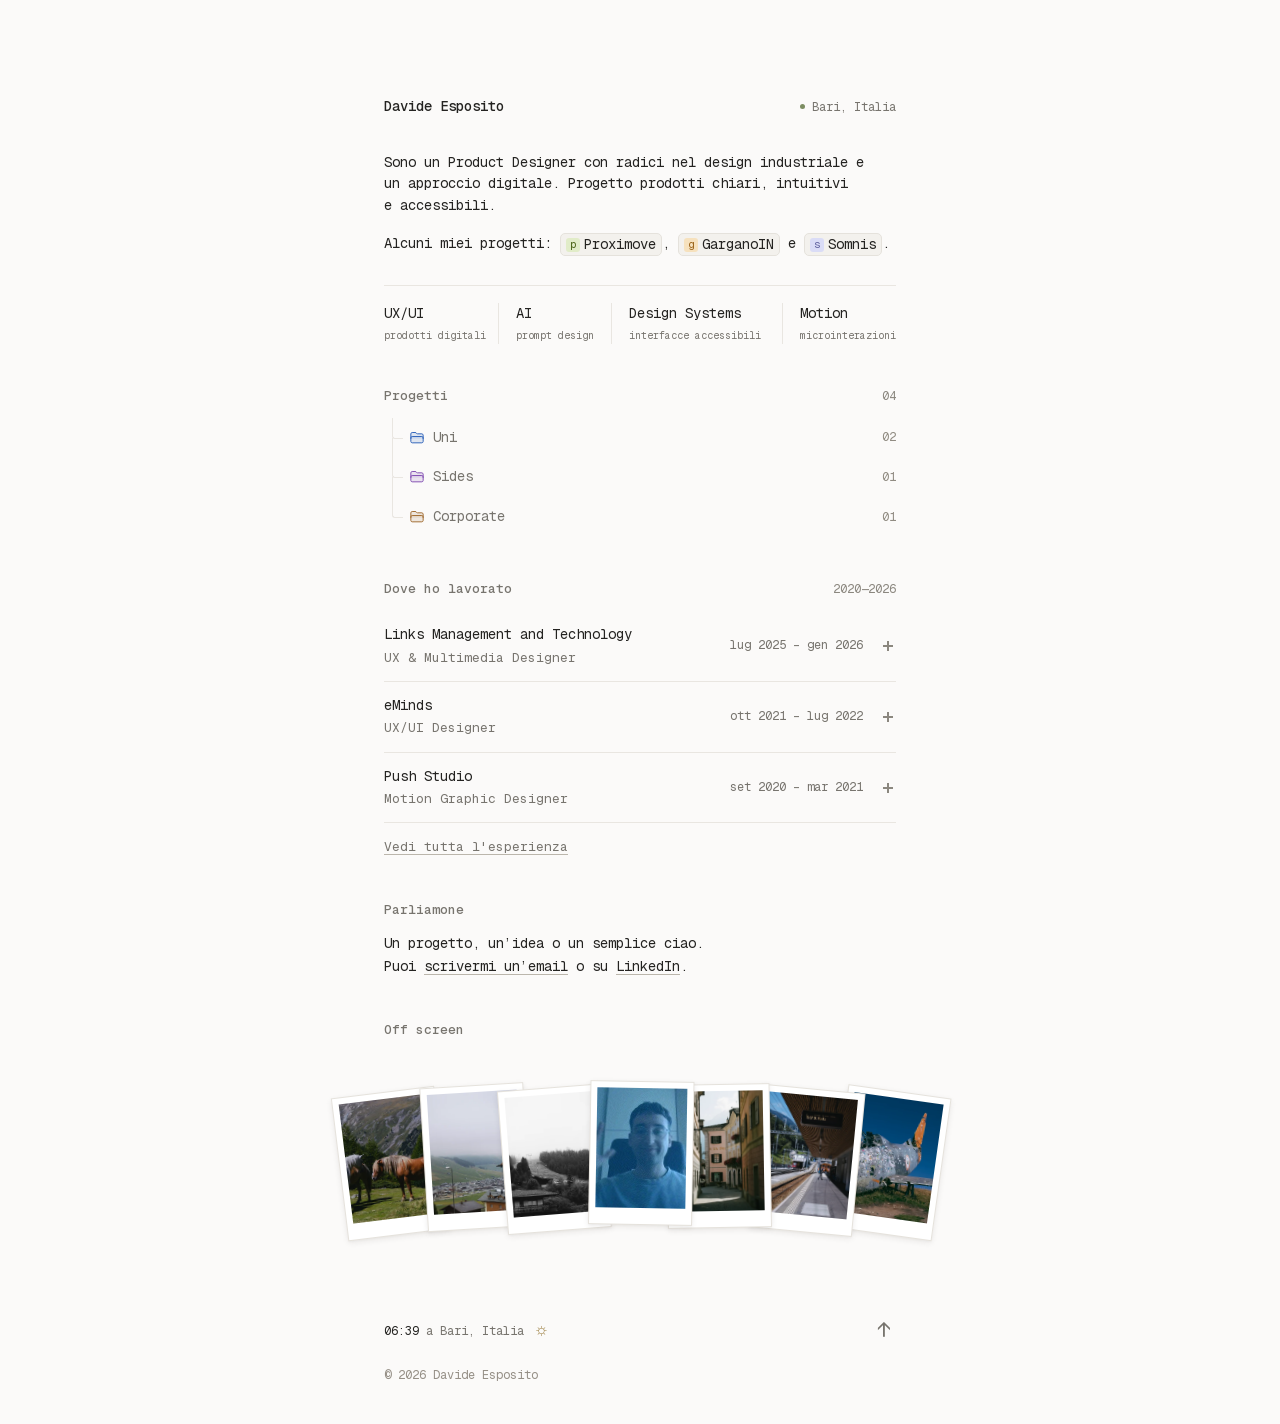
==== commit b7be3319: "Update index.html" ====
--- a/index.html
+++ b/index.html
@@ -12,7 +12,7 @@
   <link rel="preload" href="assets/thumbnails/somnis.webp" as="image" type="image/webp">
   <link rel="preload" href="assets/thumbnails/garganoin.webp" as="image" type="image/webp">
   <link rel="preload" href="assets/thumbnails/lunabeigefm.webp" as="image" type="image/webp">
-  <link rel="stylesheet" href="styles.css?v=accordion-4">
+  <link rel="stylesheet" href="styles.css?v=somnis-1">
   <script src="script.js?v=accordion-4" defer></script>
 </head>
 <body>
@@ -24,7 +24,7 @@
     <header class="intro">
       <div class="identity"><h1>Davide Esposito</h1><span class="location"><span class="dot"></span>Bari, Italia</span></div>
       <p>Sono un Product Designer con radici nel design industriale e un approccio digitale. Progetto prodotti chiari, intuitivi e accessibili.</p>
-      <p>Alcuni miei progetti: <a class="chip" href="progetti/proximove" data-preview="assets/thumbnails/proximove.webp"><span class="chip-icon proximove">p</span>Proximove</a>, <a class="chip" href="https://espdav.notion.site/garganoin?source=copy_link" target="_blank" rel="noopener noreferrer" data-preview="assets/thumbnails/garganoin.webp"><span class="chip-icon gargano">g</span>GarganoIN</a> e <a class="chip" href="https://docs.google.com/presentation/d/15coe4PXOMdqPFskoL4SEWlLpk_lkNnsO_qS3sjXuTu8/preview#slide=id.ge5003a3550_0_2" target="_blank" rel="noopener noreferrer" data-preview="assets/thumbnails/somnis.webp"><span class="chip-icon somnis">s</span>Somnis</a>.</p>
+      <p>Alcuni miei progetti: <a class="chip" href="progetti/proximove" data-preview="assets/thumbnails/proximove.webp"><span class="chip-icon proximove">p</span>Proximove</a>, <a class="chip" href="https://espdav.notion.site/garganoin?source=copy_link" target="_blank" rel="noopener noreferrer" data-preview="assets/thumbnails/garganoin.webp"><span class="chip-icon gargano">g</span>GarganoIN</a> e <a class="chip" href="progetti/somnis" data-preview="assets/thumbnails/somnis.webp"><span class="chip-icon somnis">s</span>Somnis</a>.</p>
       <div class="disciplines" aria-label="Aree di lavoro">
         <div><span>UX/UI</span><small>prodotti digitali</small></div>
         <div><span>AI</span><small>prompt design</small></div>
@@ -40,7 +40,7 @@
           <summary><span class="v2-tree__icon" aria-hidden="true"><svg class="v2-tree__icon-closed" viewBox="0 0 24 24" aria-hidden="true"> <path d="M9.13202 3.75H4.75C3.64543 3.75 2.75 4.64543 2.75 5.75V17.25C2.75 18.3546 3.64543 19.25 4.75 19.25H19.25C20.3546 19.25 21.25 18.3546 21.25 17.25V7.75C21.25 6.64543 20.3546 5.75 19.25 5.75H12.8124C12.2915 5.75 11.7911 5.54674 11.4177 5.18345L10.5267 4.31655C10.1534 3.95326 9.65297 3.75 9.13202 3.75Z" stroke="currentColor" stroke-width="1.5" stroke-linecap="round" stroke-linejoin="round"></path> <path d="M2.75 12.75V11.75C2.75 10.6454 3.64543 9.75 4.75 9.75H19.25C20.3546 9.75 21.25 10.6454 21.25 11.75V12.75" stroke="currentColor" stroke-width="1.5" stroke-linecap="round" stroke-linejoin="round"></path> </svg><svg class="v2-tree__icon-open" viewBox="0 0 24 24" aria-hidden="true"> <path d="M4.75 3.75H8.92963C9.59834 3.75 10.2228 4.0842 10.5937 4.6406L11.7031 6.3047C11.8886 6.5829 12.2008 6.75 12.5352 6.75H18.25C19.3546 6.75 20.25 7.64543 20.25 8.75V10.75H20.6635C21.3311 10.75 21.8113 11.3917 21.6229 12.0322L19.9223 17.8143C19.6719 18.6655 18.8907 19.25 18.0035 19.25H4.32301C3.45426 19.25 2.75 18.5457 2.75 17.677V5.75C2.75 4.64543 3.64543 3.75 4.75 3.75Z" stroke="currentColor" stroke-width="1.5" stroke-linecap="round" stroke-linejoin="round"></path> <path d="M20.2493 10.75H9.49573C8.60851 10.75 7.82734 11.3345 7.577 12.1857L5.83136 18.1208C5.63446 18.7903 5.02007 19.25 4.32227 19.25" stroke="currentColor" stroke-width="1.5" stroke-linecap="round" stroke-linejoin="round"></path> </svg></span><span>Uni</span><span class="count">02</span></summary>
           <div class="children">
             <a class="project-row" href="progetti/proximove" data-preview="assets/thumbnails/proximove.webp"><span class="project-content"><span class="project-title">Proximove</span><span class="project-description">Sport e connessioni, a due passi da te.</span></span><span class="meta">Tesi</span></a>
-            <a class="project-row" href="https://docs.google.com/presentation/d/15coe4PXOMdqPFskoL4SEWlLpk_lkNnsO_qS3sjXuTu8/preview#slide=id.ge5003a3550_0_2" target="_blank" rel="noopener noreferrer" data-preview="assets/thumbnails/somnis.webp"><span class="project-content"><span class="project-title">Somnis</span><span class="project-description">Abitudini migliori, un sonno alla volta.</span></span><span class="meta">App mobile</span></a>
+            <a class="project-row" href="progetti/somnis" data-preview="assets/thumbnails/somnis.webp"><span class="project-content"><span class="project-title">Somnis</span><span class="project-description">Abitudini migliori, un sonno alla volta.</span></span><span class="meta">App mobile</span></a>
           </div>
         </details>
         <details class="folder purple">
--- a/styles.css
+++ b/styles.css
@@ -143,6 +143,8 @@
 .project-preview[data-visible=true]{opacity:1;transform:none}
 .project-preview[hidden]{display:none}
 .project-preview img{position:absolute;inset:0;width:100%;height:100%;object-fit:cover;user-select:none;-webkit-user-drag:none}
+/* Smaller previews fit beside the 560px column, with a 24px gap and edge margin. */
+@media(width < 1366px){.project-preview{width:clamp(160px,calc((100vw - 560px) / 2 - 48px),200px)}}
 @media(hover:none),(pointer:coarse),(prefers-reduced-motion:reduce){.project-preview{display:none}}
 
 /* No opacity interpolation before the character-by-character reveal. */
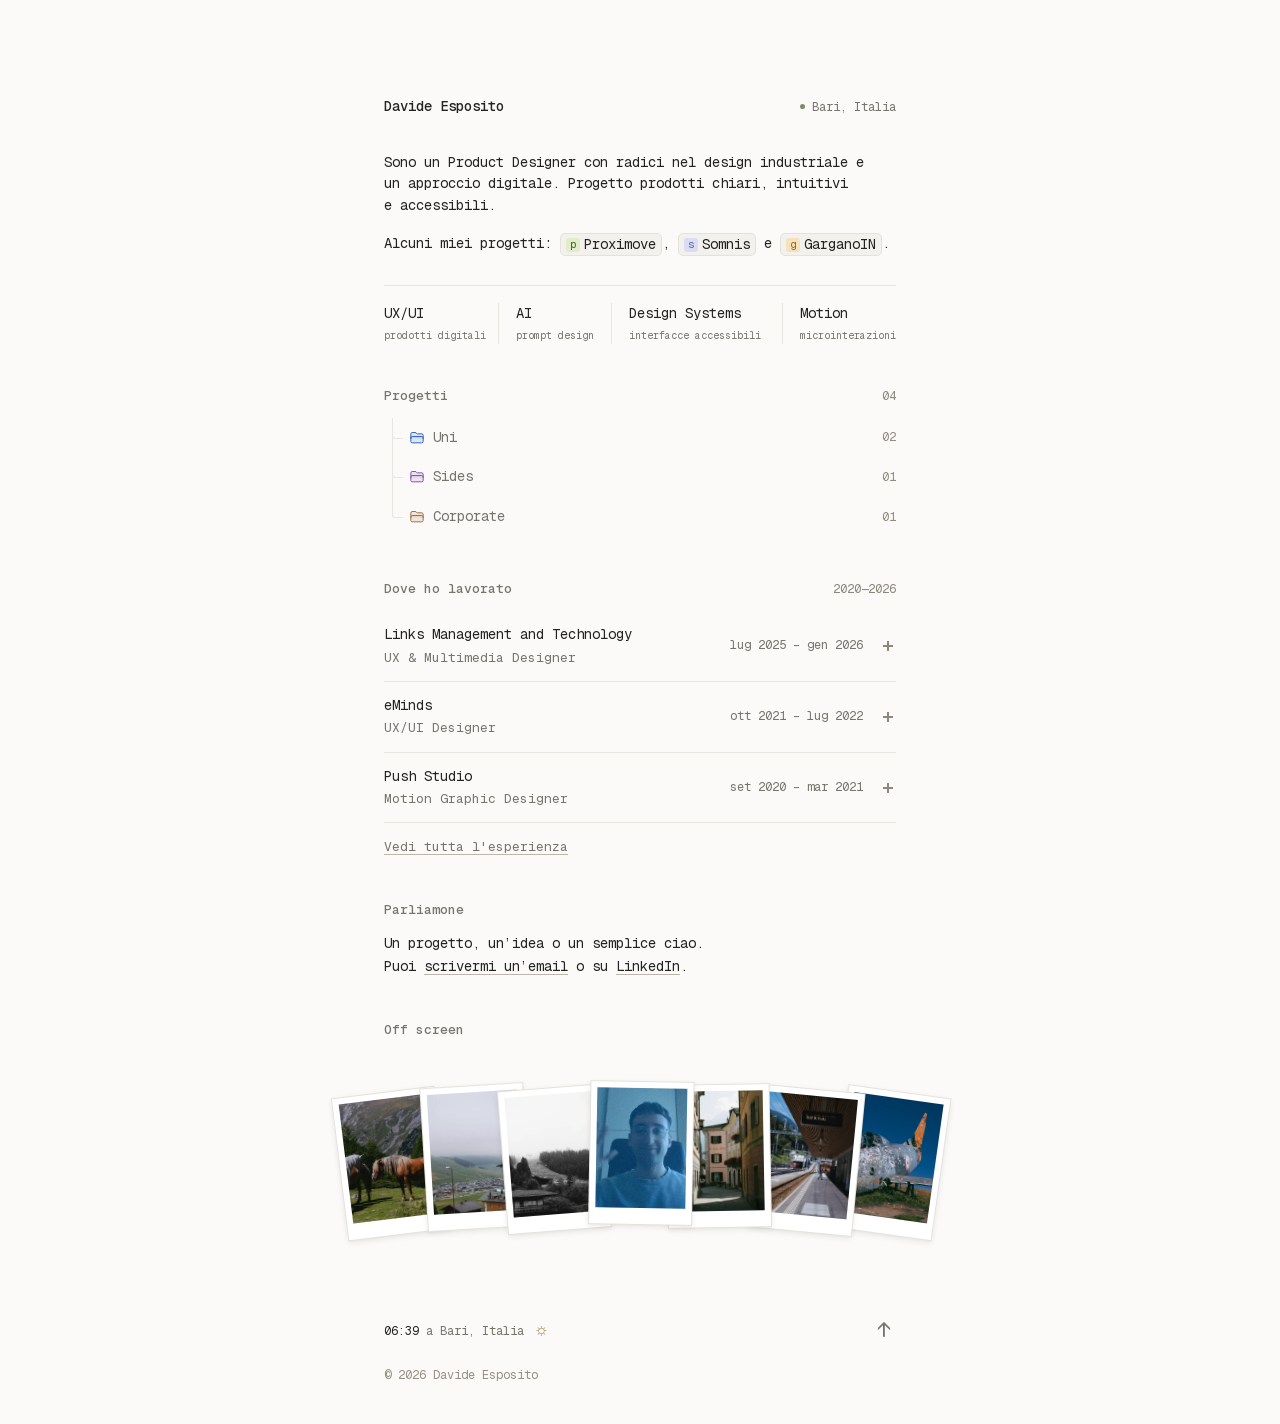
==== commit 5f8adcca: "Update index.html" ====
--- a/index.html
+++ b/index.html
@@ -24,7 +24,7 @@
     <header class="intro">
       <div class="identity"><h1>Davide Esposito</h1><span class="location"><span class="dot"></span>Bari, Italia</span></div>
       <p>Sono un Product Designer con radici nel design industriale e un approccio digitale. Progetto prodotti chiari, intuitivi e accessibili.</p>
-      <p>Alcuni miei progetti: <a class="chip" href="progetti/proximove" data-preview="assets/thumbnails/proximove.webp"><span class="chip-icon proximove">p</span>Proximove</a>, <a class="chip" href="https://espdav.notion.site/garganoin?source=copy_link" target="_blank" rel="noopener noreferrer" data-preview="assets/thumbnails/garganoin.webp"><span class="chip-icon gargano">g</span>GarganoIN</a> e <a class="chip" href="progetti/somnis" data-preview="assets/thumbnails/somnis.webp"><span class="chip-icon somnis">s</span>Somnis</a>.</p>
+      <p>Alcuni miei progetti: <a class="chip" href="progetti/proximove" data-preview="assets/thumbnails/proximove.webp"><span class="chip-icon proximove">p</span>Proximove</a>, <a class="chip" href="progetti/somnis" data-preview="assets/thumbnails/somnis.webp"><span class="chip-icon somnis">s</span>Somnis</a> e <a class="chip" href="https://espdav.notion.site/garganoin?source=copy_link" target="_blank" rel="noopener noreferrer" data-preview="assets/thumbnails/garganoin.webp"><span class="chip-icon gargano">g</span>GarganoIN</a>.</p>
       <div class="disciplines" aria-label="Aree di lavoro">
         <div><span>UX/UI</span><small>prodotti digitali</small></div>
         <div><span>AI</span><small>prompt design</small></div>
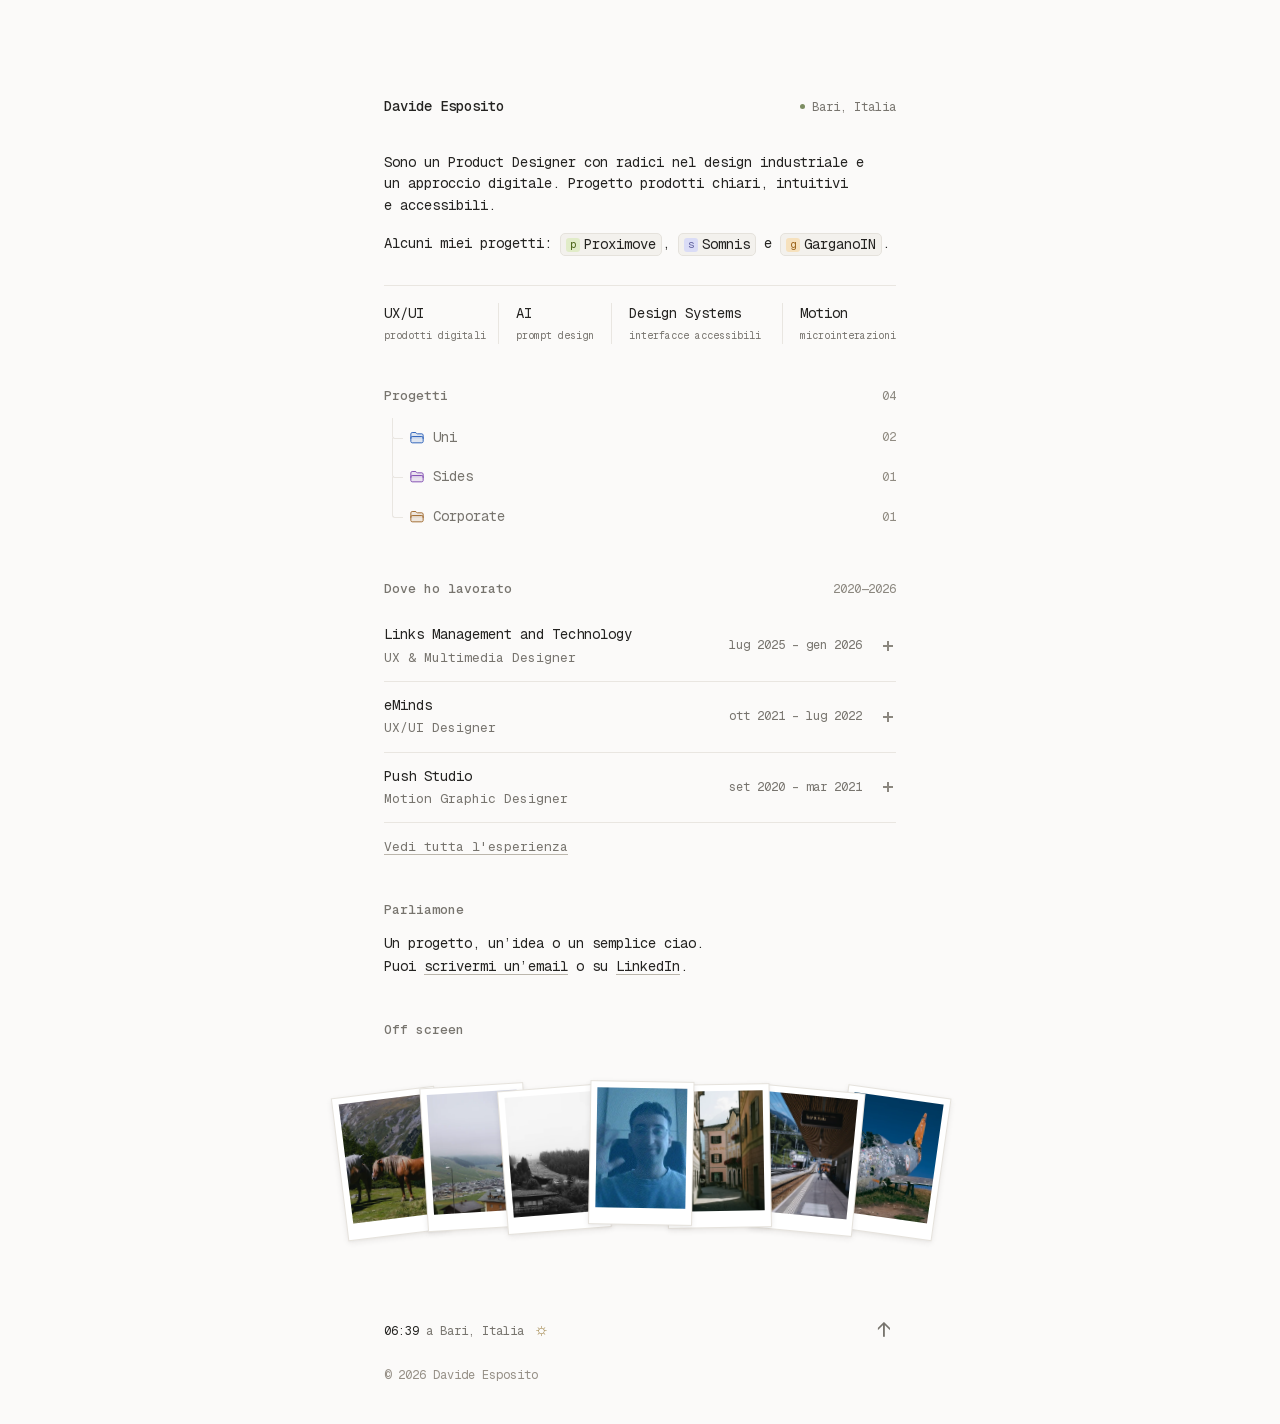
==== commit a2b3a916: "Add Somnis case study, social metadata and mobile layout refinements" ====
--- a/index.html
+++ b/index.html
@@ -3,7 +3,7 @@
 <head>
   <meta charset="utf-8">
   <meta name="viewport" content="width=device-width, initial-scale=1">
-  <meta name="description" content="Davide Esposito, Product Designer a Bari. Radici nel design industriale, un approccio digitale: UX, interfacce e motion design.">
+  <meta name="description" content="Portfolio di Davide Esposito, Product Designer a Bari. Progetti UX/UI, design systems e motion design: scopri Proximove, Somnis e le mie esperienze.">
   <meta name="theme-color" content="#fbfaf9">
   <title>Davide Esposito — Product Designer</title>
   <link rel="icon" href="assets/favicon.svg" type="image/svg+xml">
@@ -12,8 +12,29 @@
   <link rel="preload" href="assets/thumbnails/somnis.webp" as="image" type="image/webp">
   <link rel="preload" href="assets/thumbnails/garganoin.webp" as="image" type="image/webp">
   <link rel="preload" href="assets/thumbnails/lunabeigefm.webp" as="image" type="image/webp">
-  <link rel="stylesheet" href="styles.css?v=somnis-1">
+  <link rel="stylesheet" href="styles.css?v=mobile-seo-1">
   <script src="script.js?v=accordion-4" defer></script>
+  <link rel="canonical" href="https://espdav.github.io/">
+  <meta name="author" content="Davide Esposito">
+  <meta name="robots" content="index, follow, max-image-preview:large">
+  <meta property="og:type" content="website">
+  <meta property="og:site_name" content="Davide Esposito — Portfolio">
+  <meta property="og:locale" content="it_IT">
+  <meta property="og:title" content="Davide Esposito — Product Designer">
+  <meta property="og:description" content="Portfolio di Davide Esposito, Product Designer a Bari. Progetti UX/UI, design systems e motion design: scopri Proximove, Somnis e le mie esperienze.">
+  <meta property="og:url" content="https://espdav.github.io/">
+  <meta property="og:image" content="https://espdav.github.io/assets/social/davide-esposito.jpg">
+  <meta property="og:image:secure_url" content="https://espdav.github.io/assets/social/davide-esposito.jpg">
+  <meta property="og:image:type" content="image/jpeg">
+  <meta property="og:image:width" content="1200">
+  <meta property="og:image:height" content="630">
+  <meta property="og:image:alt" content="Davide Esposito, Product Designer. UX/UI, Design Systems e Motion. espdav.github.io">
+  <meta name="twitter:card" content="summary_large_image">
+  <meta name="twitter:title" content="Davide Esposito — Product Designer">
+  <meta name="twitter:description" content="Portfolio di Davide Esposito, Product Designer a Bari. Progetti UX/UI, design systems e motion design: scopri Proximove, Somnis e le mie esperienze.">
+  <meta name="twitter:image" content="https://espdav.github.io/assets/social/davide-esposito.jpg">
+  <meta name="twitter:image:alt" content="Davide Esposito — Product Designer, UX/UI, Design Systems e Motion">
+  <script type="application/ld+json">{"@context": "https://schema.org", "@graph": [{"@type": "Person", "@id": "https://espdav.github.io/#davide-esposito", "name": "Davide Esposito", "url": "https://espdav.github.io/", "jobTitle": "Product Designer", "sameAs": ["https://www.linkedin.com/in/espdav/"]}, {"@type": "WebSite", "@id": "https://espdav.github.io/#website", "url": "https://espdav.github.io/", "name": "Davide Esposito — Product Designer", "inLanguage": "it-IT", "description": "Portfolio di Davide Esposito, Product Designer a Bari. Progetti UX/UI, design systems e motion design: scopri Proximove, Somnis e le mie esperienze.", "author": {"@id": "https://espdav.github.io/#davide-esposito"}}]}</script>
 </head>
 <body>
   <a class="skip" href="#progetti">Vai ai progetti</a>
@@ -59,15 +80,15 @@
       <div class="section-heading"><h2 id="experience-heading">Dove ho lavorato</h2><span class="aside">2020—2026</span></div>
       <div class="experience-list">
         <details class="experience">
-          <summary><span><span class="company">Links Management and Technology</span><span class="role">UX & Multimedia Designer</span></span><span class="period">lug 2025 – gen 2026 <span class="plus" aria-hidden="true"><svg viewBox="0 0 16 16" focusable="false"><path d="M3 8L13 8M8 3L8 13"/></svg></span></span></summary>
+          <summary><span><span class="company">Links Management and Technology</span><span class="role">UX & Multimedia Designer</span></span><span class="period">lug 2025 – gen 2026</span><span class="plus" aria-hidden="true"><svg viewBox="0 0 16 16" focusable="false"><path d="M3 8L13 8M8 3L8 13"/></svg></span></summary>
           <div class="experience-body"><p>Ho supportato il team UX nella progettazione di design system e interfacce per Pubblica Amministrazione, Finanza, Banking ed Energia.</p><p>Flussi utente, componenti e prototipi per piattaforme welfare, prestiti e gestione dei mutui. Ho inoltre contribuito alla ricerca per il sito corporate e alle attività di grafica e motion design.</p></div>
         </details>
         <details class="experience">
-          <summary><span><span class="company">eMinds</span><span class="role">UX/UI Designer</span></span><span class="period">ott 2021 – lug 2022 <span class="plus" aria-hidden="true"><svg viewBox="0 0 16 16" focusable="false"><path d="M3 8L13 8M8 3L8 13"/></svg></span></span></summary>
+          <summary><span><span class="company">eMinds</span><span class="role">UX/UI Designer</span></span><span class="period">ott 2021 – lug 2022</span><span class="plus" aria-hidden="true"><svg viewBox="0 0 16 16" focusable="false"><path d="M3 8L13 8M8 3L8 13"/></svg></span></summary>
           <div class="experience-body"><p>Ho riprogettato e prototipato un itinerary builder per la creazione di tour personalizzati, lavorando su flussi utente e mockup responsivi insieme a CEO e PM.</p><p>Ho contribuito all’ideazione di un assistente email basato su AI e NLP per semplificare le richieste e le prenotazioni di viaggi aziendali.</p></div>
         </details>
         <details class="experience">
-          <summary><span><span class="company">Push Studio</span><span class="role">Motion Graphic Designer</span></span><span class="period">set 2020 – mar 2021 <span class="plus" aria-hidden="true"><svg viewBox="0 0 16 16" focusable="false"><path d="M3 8L13 8M8 3L8 13"/></svg></span></span></summary>
+          <summary><span><span class="company">Push Studio</span><span class="role">Motion Graphic Designer</span></span><span class="period">set 2020 – mar 2021</span><span class="plus" aria-hidden="true"><svg viewBox="0 0 16 16" focusable="false"><path d="M3 8L13 8M8 3L8 13"/></svg></span></summary>
           <div class="experience-body"><p>Ho realizzato 11 video e 20 motion graphics per campagne pubblicitarie web di 21 aziende e attività commerciali.</p></div>
         </details>
       </div>
--- a/styles.css
+++ b/styles.css
@@ -1,11 +1,11 @@
 @font-face{font-family:GeistMono;src:url('assets/GeistMono-Latin.woff2') format('woff2');font-style:normal;font-weight:100 900;font-display:swap}
 body{overflow-x:clip}
 :root{--paper:#fbfaf9;--ink:#242321;--muted:#77746e;--line:#e9e6e1;--blue:#3568bd;--ease:cubic-bezier(.16,1,.3,1);font-family:GeistMono,ui-monospace,monospace;color:var(--ink);background:var(--paper);font-synthesis:none;scroll-behavior:smooth}
-*{box-sizing:border-box}body{margin:0;font-size:14px;line-height:1.55;-webkit-font-smoothing:antialiased}::selection{background:#e4eacd}a{color:inherit;text-decoration:none}button{font:inherit;color:inherit}button,a,summary{-webkit-tap-highlight-color:transparent}button{cursor:pointer}a:focus-visible,button:focus-visible,summary:focus-visible{outline:2px solid var(--blue);outline-offset:5px;border-radius:3px}h1,h2,p{margin:0}h1{font-size:14px;font-weight:500}h2{font-size:13px;font-weight:500;color:var(--muted)}svg{width:16px;height:16px;fill:none;stroke:currentColor;stroke-width:1.25;stroke-linecap:round;stroke-linejoin:round}.symbols{position:absolute;width:0;height:0;overflow:hidden}.portfolio{max-width:560px;padding:96px 24px 40px;margin:0 auto}.portfolio>section{margin-top:42px;scroll-margin-top:32px}.intro,.portfolio>section,footer{animation:arrive .6s var(--ease) backwards}.portfolio>section:nth-of-type(1){animation-delay:70ms}.portfolio>section:nth-of-type(2){animation-delay:130ms}.portfolio>section:nth-of-type(3){animation-delay:190ms}.portfolio>section:nth-of-type(4){animation-delay:250ms}.identity{display:flex;align-items:center;justify-content:space-between;gap:16px;margin-bottom:34px}.location{font-size:12px;color:var(--muted);display:flex;gap:7px;align-items:center}.dot{height:5px;width:5px;border-radius:50%;background:#7c8d62}.intro p{margin-bottom:16px;text-wrap:pretty}.chip{display:inline-flex;align-items:center;gap:4px;background:#f3f1ed;border:1px solid #e5e2dc;border-radius:5px;padding:1px 5px;line-height:1.4;white-space:nowrap;transition:border-color .2s,transform .2s}.chip:hover{border-color:#aaa69e;transform:translateY(-1px)}.chip-icon{height:14px;width:14px;border-radius:3px;font-size:11px;display:inline-grid;place-items:center;line-height:1}.proximove{background:#e1ecc8;color:#4e671b}.gargano{background:#f6e1bd;color:#9c651b}.somnis{background:#dadcf6;color:#6566a1}.disciplines{display:grid;grid-template-columns:1fr 1fr 1.5fr 1fr;border-top:1px solid var(--line);padding-top:17px;margin-top:29px}.disciplines>div{padding-left:17px;border-left:1px solid var(--line)}.disciplines>div:first-child{padding-left:0;border:0}.disciplines span{font-size:14px}.disciplines small{display:block;color:var(--muted);font-size:10px;margin-top:3px}.section-heading{display:flex;align-items:baseline;justify-content:space-between;margin-bottom:12px}.aside{font-size:12px;color:#8b877f}.tree{padding-left:25px}.folder{position:relative;--accent:var(--blue);--guide:#dfe6ed}.folder.ochre{--accent:#a57138;--guide:#e9e0d5}.folder:before,.folder:not(:last-child):after{content:'';position:absolute;left:-17px;border-left:1px solid var(--line)}.folder:before{top:0;height:20px;width:10px;border-bottom:1px solid var(--line);border-bottom-left-radius:3px}.folder:not(:last-child):after{top:20px;bottom:0}summary{list-style:none;cursor:pointer}summary::-webkit-details-marker{display:none}.folder>summary{display:flex;align-items:center;gap:8px;padding:9px 0;color:var(--muted);transition:color .2s}.folder:is([data-expanded="true"],[open]:not([data-expanded="false"]))>summary,.folder>summary:hover{color:var(--accent)}.count{font-size:12px;color:#908b82;margin-left:auto}.children{padding:0 0 9px 25px}.project-row{position:relative;display:flex;align-items:flex-start;justify-content:space-between;gap:10px;padding:8px 0;transition:opacity .2s}.project-row:before,.project-row:not(:last-child):after{position:absolute;content:'';left:-17px;border-left:1px solid var(--guide)}.project-row:before{height:19px;top:0;width:10px;border-bottom:1px solid var(--guide);border-bottom-left-radius:3px}.project-row:not(:last-child):after{top:19px;bottom:0}.project-content{min-width:0}.project-title{display:flex;align-items:center;gap:6px;transition:color .2s}.project-description{display:block;color:var(--muted);font-size:11px;margin-top:3px;line-height:1.5}.meta{color:var(--muted);font-size:10px;white-space:nowrap;padding-top:3px}.meta:before{content:'// ';color:#a59f94}.project-row:hover .project-title{color:var(--accent);transform:translateX(3px)}.experience-list{margin-top:5px}.experience{border-bottom:1px solid var(--line)}.experience summary{display:flex;align-items:center;justify-content:space-between;gap:18px;padding:13px 0}.company{display:block;font-size:14px}.role{display:block;color:var(--muted);font-size:13px;margin-top:2px}.period{font-size:12px;white-space:nowrap;color:var(--muted)}.plus{display:inline-block;width:16px;height:16px;margin-left:10px;line-height:0;vertical-align:middle;color:#8b877f}.plus svg{display:block;width:16px;height:16px;stroke-width:2;stroke-linecap:butt;stroke-linejoin:miter}.experience summary:hover .company{color:var(--blue)}.experience-body{padding:1px 20px 14px 0;font-size:14px;color:#615d57}.experience-body p{margin:0 0 10px}.text-link{text-decoration:underline;text-decoration-color:#bbb6ac;text-underline-offset:3px;text-decoration-thickness:1px;transition:color .2s}.text-link:hover{color:var(--blue);text-decoration-color:var(--blue)}.experience-link{display:inline-block;margin-top:14px;font-size:13px;color:var(--muted)}.certification{margin-top:15px;font-size:12px}.certification small{display:block;color:var(--muted);font-size:10px;margin-top:3px}.muted{color:var(--muted)}.connect p{margin-top:12px;line-height:1.65}.copy-email{display:inline-flex;align-items:center;gap:6px;padding:0;border:0;background:none;font-size:10px;color:var(--muted);margin-top:13px}.copy-email:hover{color:var(--ink)}.copy-email svg{width:12px;height:12px}.copy-email[hidden],.paper[hidden]{display:none}.offscreen>p{font-size:11px;margin-top:8px}.shelf{display:flex;justify-content:center;padding:28px 8px 7px;gap:0}.paper{position:relative;display:block;width:154px;flex:0 1 154px;padding:6px 6px 8px;border:1px solid #e5e2dc;background:#fff;box-shadow:0 2px 6px #28201813,0 1px 2px #2820180a;transform:rotate(var(--rotate));transition:transform .35s var(--ease),box-shadow .35s var(--ease);text-align:left}.paper+.paper{margin-left:-12px}.paper-motion{--rotate:9deg;z-index:1}.paper:hover,.paper:focus-visible{transform:translateY(-10px) rotate(0);box-shadow:0 8px 20px #2820181a;z-index:4}.paper-art{display:block;position:relative;width:100%;height:140px;overflow:hidden}.paper-caption{display:block;text-align:center;font-size:9px;margin-top:8px;color:#706a60;white-space:nowrap}.motion-art{background:#efeaf1}.motion-art img{width:100%;height:100%;object-fit:cover}footer{margin-top:51px;color:var(--muted);font-size:12px;display:flex;justify-content:space-between;flex-wrap:wrap;gap:14px;align-items:center}footer time{color:var(--ink);font-variant-numeric:tabular-nums}footer>a{padding:6px;font-size:22px}.footer-sun{color:#aa915c;margin-left:5px;font-size:18px}.copyright{width:100%;font-size:12px;color:#969087}dialog{width:min(520px,calc(100% - 32px));padding:18px;border:1px solid var(--line);background:var(--paper);border-radius:6px;box-shadow:0 20px 80px #0002}dialog::backdrop{background:#24232166;backdrop-filter:blur(5px)}.dialog-top{display:flex;justify-content:space-between;align-items:center;margin-bottom:14px}.dialog-top button{border:0;background:none;font-size:25px;line-height:1;padding:6px}dialog img{display:block;width:100%;height:auto;border-radius:3px}.skip{position:fixed;top:12px;left:12px;padding:10px;background:var(--paper);z-index:10;transform:translateY(-200%)}.skip:focus{transform:translateY(0)}.sr-only{position:absolute;width:1px;height:1px;padding:0;margin:-1px;overflow:hidden;clip:rect(0,0,0,0);white-space:nowrap;border:0}
+*{box-sizing:border-box}body{margin:0;font-size:14px;line-height:1.55;-webkit-font-smoothing:antialiased}::selection{background:#e4eacd}a{color:inherit;text-decoration:none}button{font:inherit;color:inherit}button,a,summary{-webkit-tap-highlight-color:transparent}button{cursor:pointer}a:focus-visible,button:focus-visible,summary:focus-visible{outline:2px solid var(--blue);outline-offset:5px;border-radius:3px}h1,h2,p{margin:0}h1{font-size:14px;font-weight:500}h2{font-size:13px;font-weight:500;color:var(--muted)}svg{width:16px;height:16px;fill:none;stroke:currentColor;stroke-width:1.25;stroke-linecap:round;stroke-linejoin:round}.symbols{position:absolute;width:0;height:0;overflow:hidden}.portfolio{max-width:560px;padding:96px 24px 40px;margin:0 auto}.portfolio>section{margin-top:42px;scroll-margin-top:32px}.intro,.portfolio>section,footer{animation:arrive .6s var(--ease) backwards}.portfolio>section:nth-of-type(1){animation-delay:70ms}.portfolio>section:nth-of-type(2){animation-delay:130ms}.portfolio>section:nth-of-type(3){animation-delay:190ms}.portfolio>section:nth-of-type(4){animation-delay:250ms}.identity{display:flex;align-items:center;justify-content:space-between;gap:16px;margin-bottom:34px}.location{font-size:12px;color:var(--muted);display:flex;gap:7px;align-items:center}.dot{height:5px;width:5px;border-radius:50%;background:#7c8d62}.intro p{margin-bottom:16px;text-wrap:pretty}.chip{display:inline-flex;align-items:center;gap:4px;background:#f3f1ed;border:1px solid #e5e2dc;border-radius:5px;padding:1px 5px;line-height:1.4;white-space:nowrap;transition:border-color .2s,transform .2s}.chip:hover{border-color:#aaa69e;transform:translateY(-1px)}.chip-icon{height:14px;width:14px;border-radius:3px;font-size:11px;display:inline-grid;place-items:center;line-height:1}.proximove{background:#e1ecc8;color:#4e671b}.gargano{background:#f6e1bd;color:#9c651b}.somnis{background:#dadcf6;color:#6566a1}.disciplines{display:grid;grid-template-columns:1fr 1fr 1.5fr 1fr;border-top:1px solid var(--line);padding-top:17px;margin-top:29px}.disciplines>div{padding-left:17px;border-left:1px solid var(--line)}.disciplines>div:first-child{padding-left:0;border:0}.disciplines span{font-size:14px}.disciplines small{display:block;color:var(--muted);font-size:10px;margin-top:3px}.section-heading{display:flex;align-items:baseline;justify-content:space-between;margin-bottom:12px}.aside{font-size:12px;color:#8b877f}.tree{padding-left:25px}.folder{position:relative;--accent:var(--blue);--guide:#dfe6ed}.folder.ochre{--accent:#a57138;--guide:#e9e0d5}.folder:before,.folder:not(:last-child):after{content:'';position:absolute;left:-17px;border-left:1px solid var(--line)}.folder:before{top:0;height:20px;width:10px;border-bottom:1px solid var(--line);border-bottom-left-radius:3px}.folder:not(:last-child):after{top:20px;bottom:0}summary{list-style:none;cursor:pointer}summary::-webkit-details-marker{display:none}.folder>summary{display:flex;align-items:center;gap:8px;padding:9px 0;color:var(--muted);transition:color .2s}.folder:is([data-expanded="true"],[open]:not([data-expanded="false"]))>summary,.folder>summary:hover{color:var(--accent)}.count{font-size:12px;color:#908b82;margin-left:auto}.children{padding:0 0 9px 25px}.project-row{position:relative;display:flex;align-items:flex-start;justify-content:space-between;gap:10px;padding:8px 0;transition:opacity .2s}.project-row:before,.project-row:not(:last-child):after{position:absolute;content:'';left:-17px;border-left:1px solid var(--guide)}.project-row:before{height:19px;top:0;width:10px;border-bottom:1px solid var(--guide);border-bottom-left-radius:3px}.project-row:not(:last-child):after{top:19px;bottom:0}.project-content{min-width:0}.project-title{display:flex;align-items:center;gap:6px;transition:color .2s}.project-description{display:block;color:var(--muted);font-size:11px;margin-top:3px;line-height:1.5}.meta{color:var(--muted);font-size:10px;white-space:nowrap;padding-top:3px}.meta:before{content:'// ';color:#a59f94}.project-row:hover .project-title{color:var(--accent);transform:translateX(3px)}.experience-list{margin-top:5px}.experience{border-bottom:1px solid var(--line)}.experience summary{display:grid;grid-template-columns:minmax(0,1fr) auto 16px;align-items:center;gap:18px;padding:13px 0}.company{display:block;font-size:14px}.role{display:block;color:var(--muted);font-size:13px;margin-top:2px}.period{font-size:12px;white-space:nowrap;color:var(--muted)}.plus{display:inline-block;width:16px;height:16px;margin-left:0;line-height:0;vertical-align:middle;color:#8b877f}.plus svg{display:block;width:16px;height:16px;stroke-width:2;stroke-linecap:butt;stroke-linejoin:miter}.experience summary:hover .company{color:var(--blue)}.experience-body{padding:1px 20px 14px 0;font-size:14px;color:#615d57}.experience-body p{margin:0 0 10px}.text-link{text-decoration:underline;text-decoration-color:#bbb6ac;text-underline-offset:3px;text-decoration-thickness:1px;transition:color .2s}.text-link:hover{color:var(--blue);text-decoration-color:var(--blue)}.experience-link{display:inline-block;margin-top:14px;font-size:13px;color:var(--muted)}.certification{margin-top:15px;font-size:12px}.certification small{display:block;color:var(--muted);font-size:10px;margin-top:3px}.muted{color:var(--muted)}.connect p{margin-top:12px;line-height:1.65}.copy-email{display:inline-flex;align-items:center;gap:6px;padding:0;border:0;background:none;font-size:10px;color:var(--muted);margin-top:13px}.copy-email:hover{color:var(--ink)}.copy-email svg{width:12px;height:12px}.copy-email[hidden],.paper[hidden]{display:none}.offscreen>p{font-size:11px;margin-top:8px}.shelf{display:flex;justify-content:center;padding:28px 8px 7px;gap:0}.paper{position:relative;display:block;width:154px;flex:0 1 154px;padding:6px 6px 8px;border:1px solid #e5e2dc;background:#fff;box-shadow:0 2px 6px #28201813,0 1px 2px #2820180a;transform:rotate(var(--rotate));transition:transform .35s var(--ease),box-shadow .35s var(--ease);text-align:left}.paper+.paper{margin-left:-12px}.paper-motion{--rotate:9deg;z-index:1}.paper:hover,.paper:focus-visible{transform:translateY(-10px) rotate(0);box-shadow:0 8px 20px #2820181a;z-index:4}.paper-art{display:block;position:relative;width:100%;height:140px;overflow:hidden}.paper-caption{display:block;text-align:center;font-size:9px;margin-top:8px;color:#706a60;white-space:nowrap}.motion-art{background:#efeaf1}.motion-art img{width:100%;height:100%;object-fit:cover}footer{margin-top:51px;color:var(--muted);font-size:12px;display:flex;justify-content:space-between;flex-wrap:wrap;gap:14px;align-items:center}footer time{color:var(--ink);font-variant-numeric:tabular-nums}footer>a{padding:6px;font-size:22px}.footer-sun{color:#aa915c;margin-left:5px;font-size:18px}.copyright{width:100%;font-size:12px;color:#969087}dialog{width:min(520px,calc(100% - 32px));padding:18px;border:1px solid var(--line);background:var(--paper);border-radius:6px;box-shadow:0 20px 80px #0002}dialog::backdrop{background:#24232166;backdrop-filter:blur(5px)}.dialog-top{display:flex;justify-content:space-between;align-items:center;margin-bottom:14px}.dialog-top button{border:0;background:none;font-size:25px;line-height:1;padding:6px}dialog img{display:block;width:100%;height:auto;border-radius:3px}.skip{position:fixed;top:12px;left:12px;padding:10px;background:var(--paper);z-index:10;transform:translateY(-200%)}.skip:focus{transform:translateY(0)}.sr-only{position:absolute;width:1px;height:1px;padding:0;margin:-1px;overflow:hidden;clip:rect(0,0,0,0);white-space:nowrap;border:0}
 @keyframes arrive{from{opacity:0;transform:translateY(6px)}to{opacity:1;transform:none}}
 
-@media(max-width:540px){.portfolio{padding-top:48px}.identity{margin-bottom:28px}.disciplines>div{padding-left:11px}.disciplines span{font-size:12px}.disciplines small{font-size:9px}.meta{display:none}.experience summary{gap:10px}.company{font-size:12px}.period{font-size:9px}.plus{margin-left:4px}.paper-art{height:125px}.paper-caption{font-size:8px}.portfolio>section{margin-top:35px}}
-@media(max-width:360px){.portfolio{padding-inline:20px}.location{font-size:9px}.identity{gap:8px}.disciplines{grid-template-columns:1fr 1.25fr 1fr}.disciplines>div{padding-left:8px}.disciplines span{font-size:11px}.disciplines small{font-size:8px}.period{font-size:8px}.paper-art{height:112px}.paper-caption{font-size:7px}}
+@media(max-width:540px){.portfolio{padding-top:48px}.identity{margin-bottom:28px}.disciplines>div{padding-left:11px}.meta{display:none}.experience summary{gap:10px}.paper-art{height:125px}.portfolio>section{margin-top:35px}}
+@media(max-width:360px){.portfolio{padding-inline:20px}.identity{gap:8px}.disciplines{grid-template-columns:1fr 1.25fr 1fr}.disciplines>div{padding-left:8px}.paper-art{height:112px}}
 @media(prefers-reduced-motion:reduce){:root{scroll-behavior:auto}*,*::before,*::after{animation:none!important;transition:none!important}.paper:hover{transform:rotate(0)}}
 
 /* Folder shapes and transition timings from the saved Daniel White reference. */
@@ -95,6 +95,7 @@
 .tag{--tag-radius: .3em;position:relative;display:inline-flex;align-items:center;margin-left:.5rem;padding:.08em .4em .1em;color:var(--tag-color);font-size:.765625rem;font-weight:560;letter-spacing:.01em;vertical-align:middle;border-radius:var(--tag-radius);background:transparent}.tag__sweep{position:absolute;inset:0;background:color-mix(in srgb,var(--tag-color) 16%,transparent);border-radius:inherit;transform:scaleX(0);transform-origin:left center;animation:tagSweep .42s cubic-bezier(.16,1,.3,1) .6s forwards}@keyframes tagSweep{to{transform:scaleX(1)}}.tag__label{position:relative;z-index:1;opacity:0;animation:tagLabel .3s ease-out .7s forwards}@keyframes tagLabel{to{opacity:1}}.tag__dot{position:relative;z-index:1;width:.4em;height:.4em;margin-right:.32em;border-radius:50%;background:currentColor;opacity:0;animation:tagLabel .3s ease-out .7s forwards,tagPulse 1.8s ease-out 1.1s infinite}@keyframes tagPulse{0%{box-shadow:0 0 color-mix(in srgb,var(--tag-color) 45%,transparent)}70%{box-shadow:0 0 0 .35em color-mix(in srgb,var(--tag-color) 0%,transparent)}to{box-shadow:0 0 color-mix(in srgb,var(--tag-color) 0%,transparent)}}@media(prefers-reduced-motion:reduce){.tag__sweep{animation:none;transform:scaleX(1)}.tag__label,.tag__dot{animation:none;opacity:1}}
 /* Project page — existing type, spacing, borders and breakpoints; only the requested accent is new. */
 .project-page{--project-accent:#ff3737;--accent:var(--ink);--guide:var(--line);--muted:#615d57}
+.project-page.somnis-page{--project-accent:var(--ink)}
 .project-page .identity{flex-wrap:wrap}
 .project-page .section-heading{gap:12px}
 .project-page .project-heading{color:var(--project-accent)}
@@ -158,3 +159,14 @@
 @media(prefers-reduced-motion:no-preference){
   #progetti .meta,#progetti .meta::before{transition:color .35s var(--ease)}
 }
+
+/* Mobile keeps the desktop type scale and places dates beneath each role. */
+@media(max-width:540px){
+  .intro>.disciplines{grid-template-columns:1fr;gap:12px;border:0;padding-top:0}
+  .intro>.disciplines>div{display:flex;align-items:baseline;justify-content:space-between;gap:12px;padding:0;border:0}
+  .intro>.disciplines small{margin-top:0;text-align:right}
+  .experience summary{grid-template-columns:minmax(0,1fr) 16px;column-gap:18px;row-gap:3px}
+  .experience summary>span:first-child{grid-column:1;grid-row:1}
+  .experience .period{grid-column:1;grid-row:2;white-space:normal}
+  .experience .plus{grid-column:2;grid-row:1 / 3;justify-self:end;margin:0}
+}
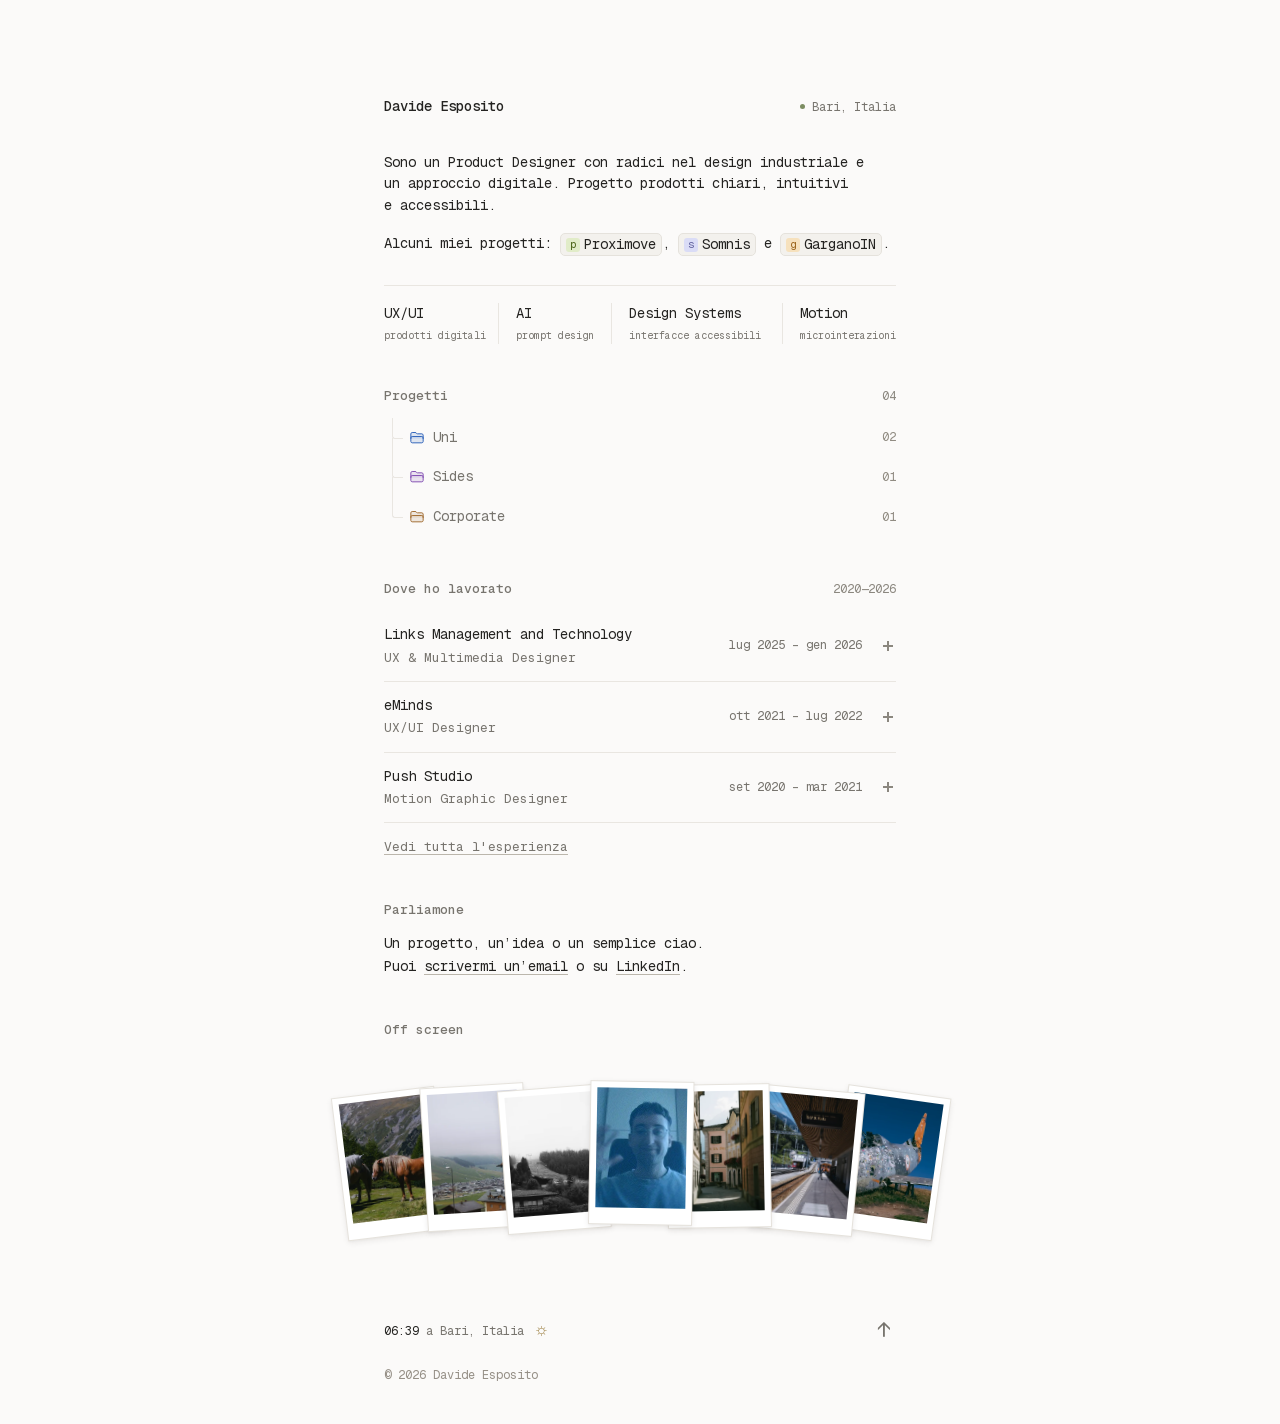
==== commit 305aa0eb: "Restore Somnis grey section headings and mobile disciplines divider" ====
--- a/index.html
+++ b/index.html
@@ -12,7 +12,7 @@
   <link rel="preload" href="assets/thumbnails/somnis.webp" as="image" type="image/webp">
   <link rel="preload" href="assets/thumbnails/garganoin.webp" as="image" type="image/webp">
   <link rel="preload" href="assets/thumbnails/lunabeigefm.webp" as="image" type="image/webp">
-  <link rel="stylesheet" href="styles.css?v=mobile-seo-1">
+  <link rel="stylesheet" href="styles.css?v=mobile-seo-2">
   <script src="script.js?v=accordion-4" defer></script>
   <link rel="canonical" href="https://espdav.github.io/">
   <meta name="author" content="Davide Esposito">
--- a/styles.css
+++ b/styles.css
@@ -99,6 +99,7 @@
 .project-page .identity{flex-wrap:wrap}
 .project-page .section-heading{gap:12px}
 .project-page .project-heading{color:var(--project-accent)}
+.project-page.somnis-page .section-heading .project-heading{color:#8b877f}
 .project-page .aside,.project-page .copyright,.project-page .meta:before{color:var(--muted)}
 .project-page .project-copy p{margin-bottom:16px;text-wrap:pretty}
 .project-page .project-highlight{border-left:2px solid var(--project-accent);padding-left:17px}
@@ -162,7 +163,7 @@
 
 /* Mobile keeps the desktop type scale and places dates beneath each role. */
 @media(max-width:540px){
-  .intro>.disciplines{grid-template-columns:1fr;gap:12px;border:0;padding-top:0}
+  .intro>.disciplines{grid-template-columns:1fr;gap:12px}
   .intro>.disciplines>div{display:flex;align-items:baseline;justify-content:space-between;gap:12px;padding:0;border:0}
   .intro>.disciplines small{margin-top:0;text-align:right}
   .experience summary{grid-template-columns:minmax(0,1fr) 16px;column-gap:18px;row-gap:3px}
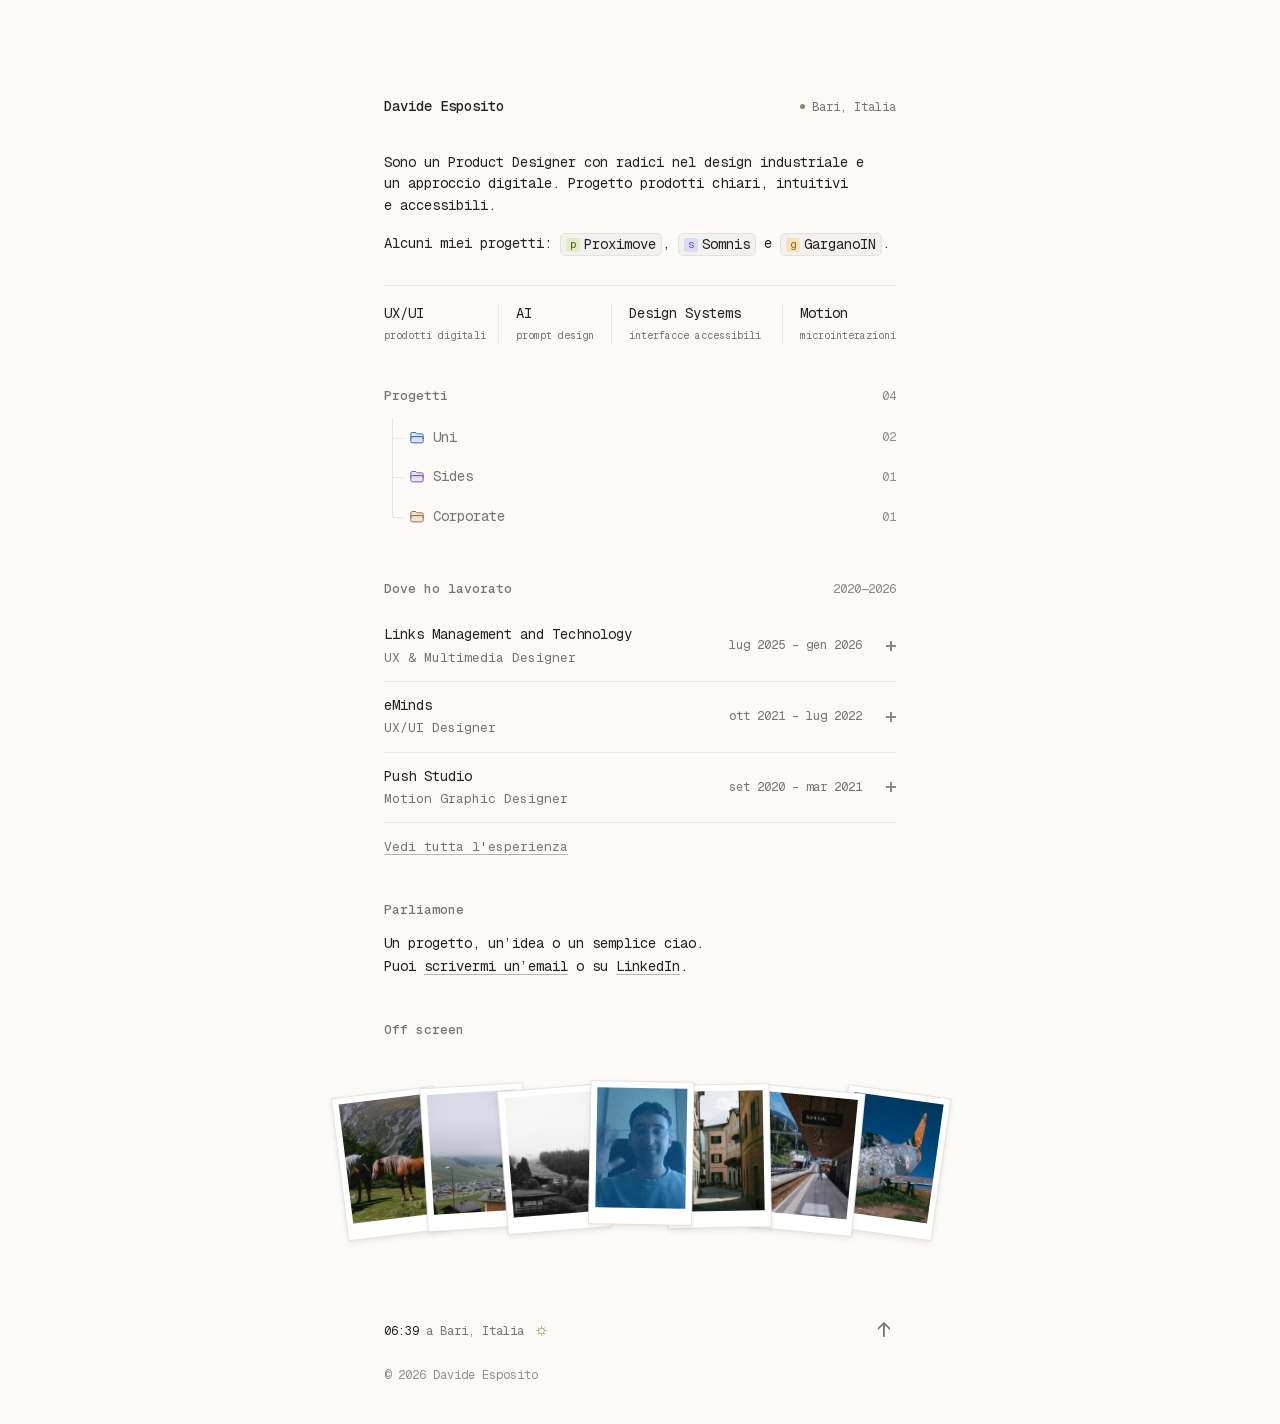
==== commit 3d8305dc: "Align painted accordion icon edge to content boundary" ====
--- a/index.html
+++ b/index.html
@@ -13,7 +13,7 @@
   <link rel="preload" href="assets/thumbnails/garganoin.webp" as="image" type="image/webp">
   <link rel="preload" href="assets/thumbnails/lunabeigefm.webp" as="image" type="image/webp">
   <link rel="stylesheet" href="styles.css?v=mobile-seo-2">
-  <script src="script.js?v=accordion-4" defer></script>
+  <script src="script.js?v=plus-edge-1" defer></script>
   <link rel="canonical" href="https://espdav.github.io/">
   <meta name="author" content="Davide Esposito">
   <meta name="robots" content="index, follow, max-image-preview:large">
@@ -80,15 +80,15 @@
       <div class="section-heading"><h2 id="experience-heading">Dove ho lavorato</h2><span class="aside">2020—2026</span></div>
       <div class="experience-list">
         <details class="experience">
-          <summary><span><span class="company">Links Management and Technology</span><span class="role">UX & Multimedia Designer</span></span><span class="period">lug 2025 – gen 2026</span><span class="plus" aria-hidden="true"><svg viewBox="0 0 16 16" focusable="false"><path d="M3 8L13 8M8 3L8 13"/></svg></span></summary>
+          <summary><span><span class="company">Links Management and Technology</span><span class="role">UX & Multimedia Designer</span></span><span class="period">lug 2025 – gen 2026</span><span class="plus" aria-hidden="true"><svg viewBox="0 0 16 16" focusable="false"><path d="M6 8L16 8M11 3L11 13"/></svg></span></summary>
           <div class="experience-body"><p>Ho supportato il team UX nella progettazione di design system e interfacce per Pubblica Amministrazione, Finanza, Banking ed Energia.</p><p>Flussi utente, componenti e prototipi per piattaforme welfare, prestiti e gestione dei mutui. Ho inoltre contribuito alla ricerca per il sito corporate e alle attività di grafica e motion design.</p></div>
         </details>
         <details class="experience">
-          <summary><span><span class="company">eMinds</span><span class="role">UX/UI Designer</span></span><span class="period">ott 2021 – lug 2022</span><span class="plus" aria-hidden="true"><svg viewBox="0 0 16 16" focusable="false"><path d="M3 8L13 8M8 3L8 13"/></svg></span></summary>
+          <summary><span><span class="company">eMinds</span><span class="role">UX/UI Designer</span></span><span class="period">ott 2021 – lug 2022</span><span class="plus" aria-hidden="true"><svg viewBox="0 0 16 16" focusable="false"><path d="M6 8L16 8M11 3L11 13"/></svg></span></summary>
           <div class="experience-body"><p>Ho riprogettato e prototipato un itinerary builder per la creazione di tour personalizzati, lavorando su flussi utente e mockup responsivi insieme a CEO e PM.</p><p>Ho contribuito all’ideazione di un assistente email basato su AI e NLP per semplificare le richieste e le prenotazioni di viaggi aziendali.</p></div>
         </details>
         <details class="experience">
-          <summary><span><span class="company">Push Studio</span><span class="role">Motion Graphic Designer</span></span><span class="period">set 2020 – mar 2021</span><span class="plus" aria-hidden="true"><svg viewBox="0 0 16 16" focusable="false"><path d="M3 8L13 8M8 3L8 13"/></svg></span></summary>
+          <summary><span><span class="company">Push Studio</span><span class="role">Motion Graphic Designer</span></span><span class="period">set 2020 – mar 2021</span><span class="plus" aria-hidden="true"><svg viewBox="0 0 16 16" focusable="false"><path d="M6 8L16 8M11 3L11 13"/></svg></span></summary>
           <div class="experience-body"><p>Ho realizzato 11 video e 20 motion graphics per campagne pubblicitarie web di 21 aziende e attività commerciali.</p></div>
         </details>
       </div>
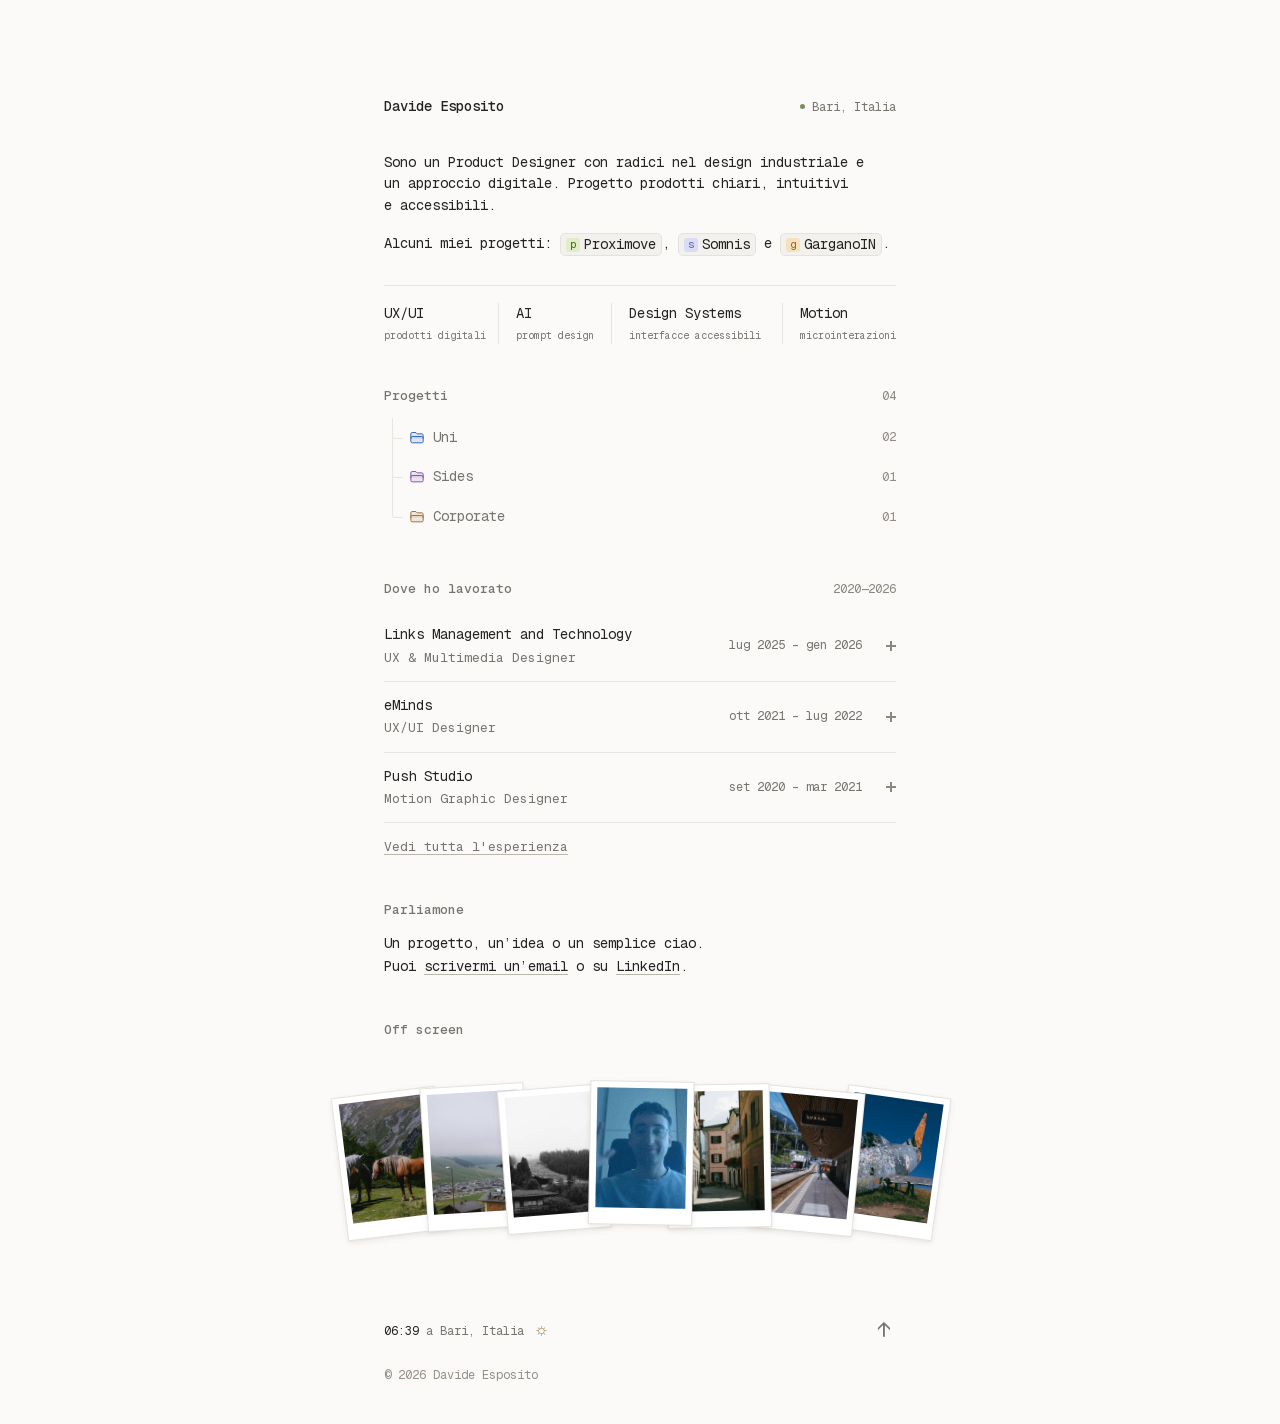
==== commit 6df290ce: "Add animated back navigation to project pages" ====
--- a/index.html
+++ b/index.html
@@ -12,7 +12,7 @@
   <link rel="preload" href="assets/thumbnails/somnis.webp" as="image" type="image/webp">
   <link rel="preload" href="assets/thumbnails/garganoin.webp" as="image" type="image/webp">
   <link rel="preload" href="assets/thumbnails/lunabeigefm.webp" as="image" type="image/webp">
-  <link rel="stylesheet" href="styles.css?v=mobile-seo-2">
+  <link rel="stylesheet" href="styles.css?v=project-return-1">
   <script src="script.js?v=plus-edge-1" defer></script>
   <link rel="canonical" href="https://espdav.github.io/">
   <meta name="author" content="Davide Esposito">
--- a/styles.css
+++ b/styles.css
@@ -97,6 +97,11 @@
 .project-page{--project-accent:#ff3737;--accent:var(--ink);--guide:var(--line);--muted:#615d57}
 .project-page.somnis-page{--project-accent:var(--ink)}
 .project-page .identity{flex-wrap:wrap}
+.project-navigation .project-return{display:inline-flex;align-items:center;gap:8px;color:#8b877f;text-decoration:none;transition:color .35s var(--ease)}
+.project-return svg{flex:none;transition:transform .35s var(--ease)}
+.project-navigation .project-return:is(:hover,:focus-visible){color:var(--ink);text-decoration:none}
+.project-return:is(:hover,:focus-visible) svg{transform:translateX(-3px)}
+@media(prefers-reduced-motion:reduce){.project-return:is(:hover,:focus-visible) svg{transform:none}}
 .project-page .section-heading{gap:12px}
 .project-page .project-heading{color:var(--project-accent)}
 .project-page.somnis-page .section-heading .project-heading{color:#8b877f}
